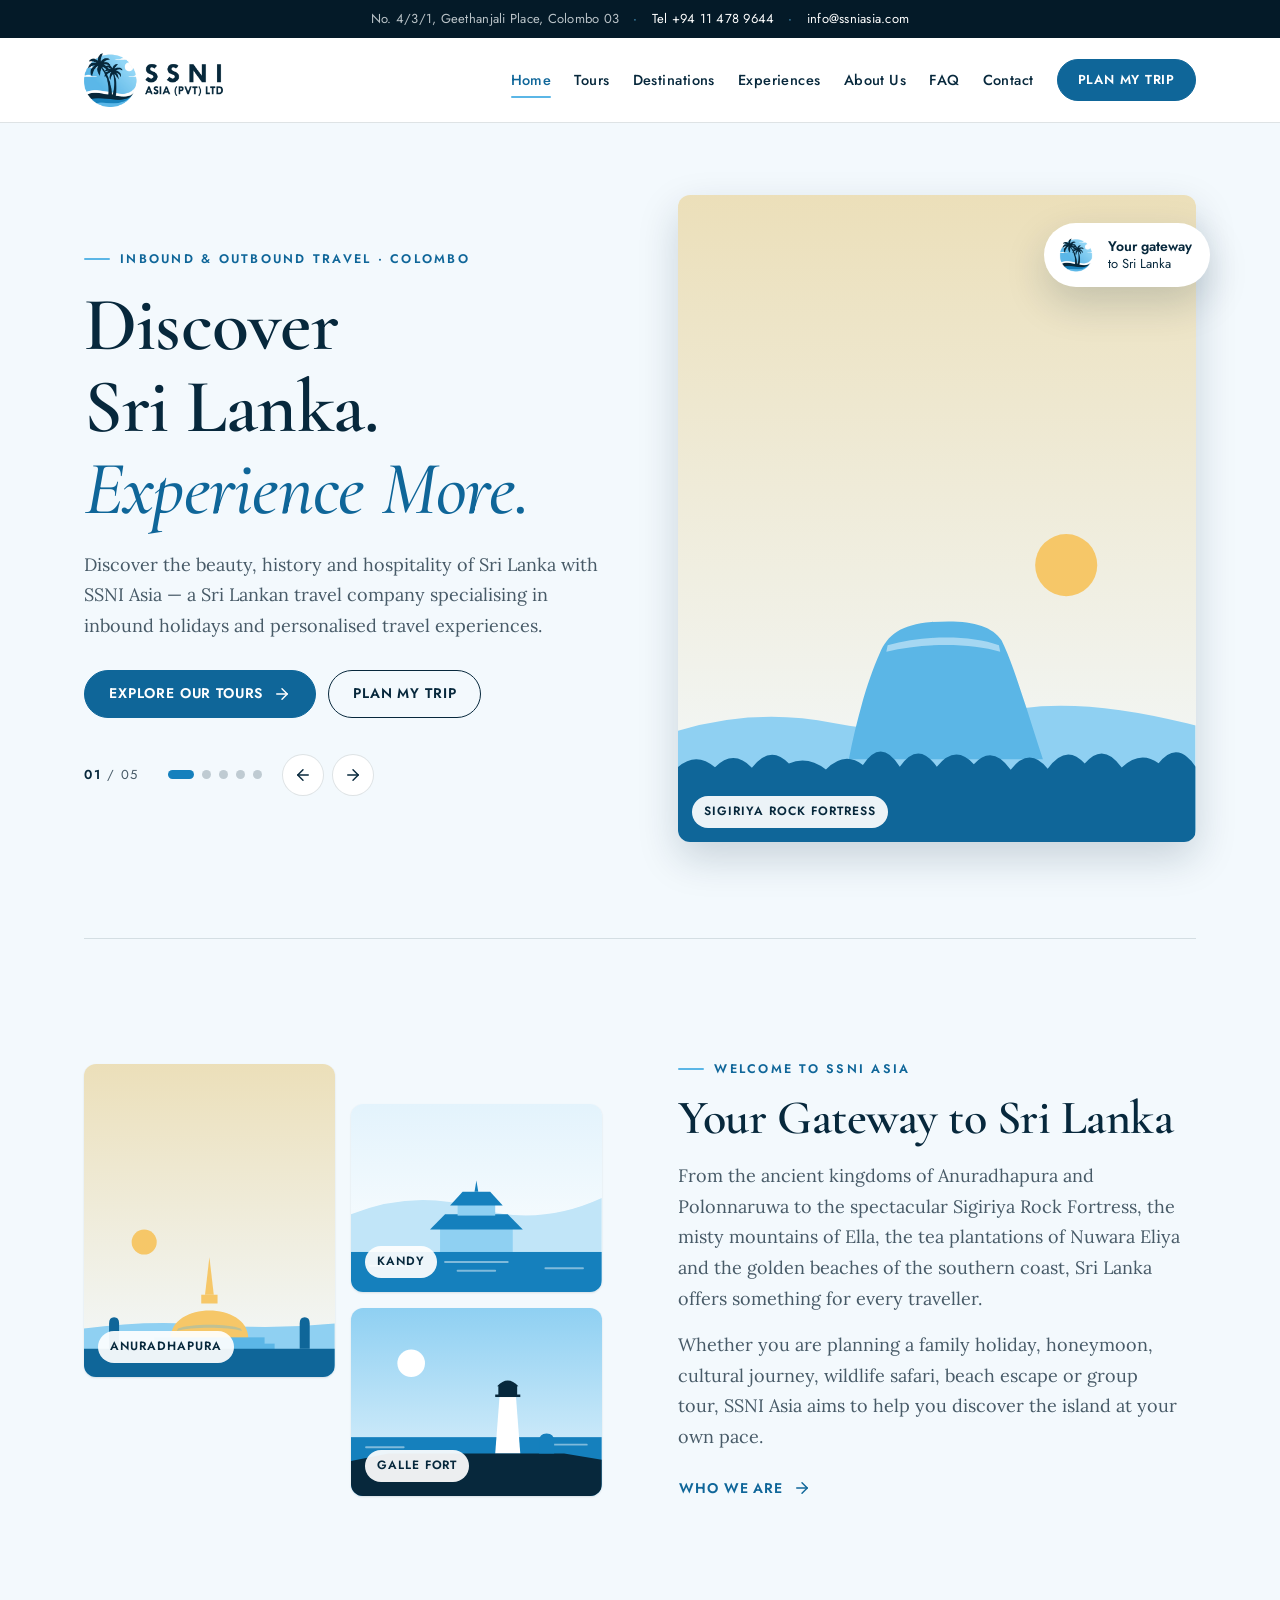
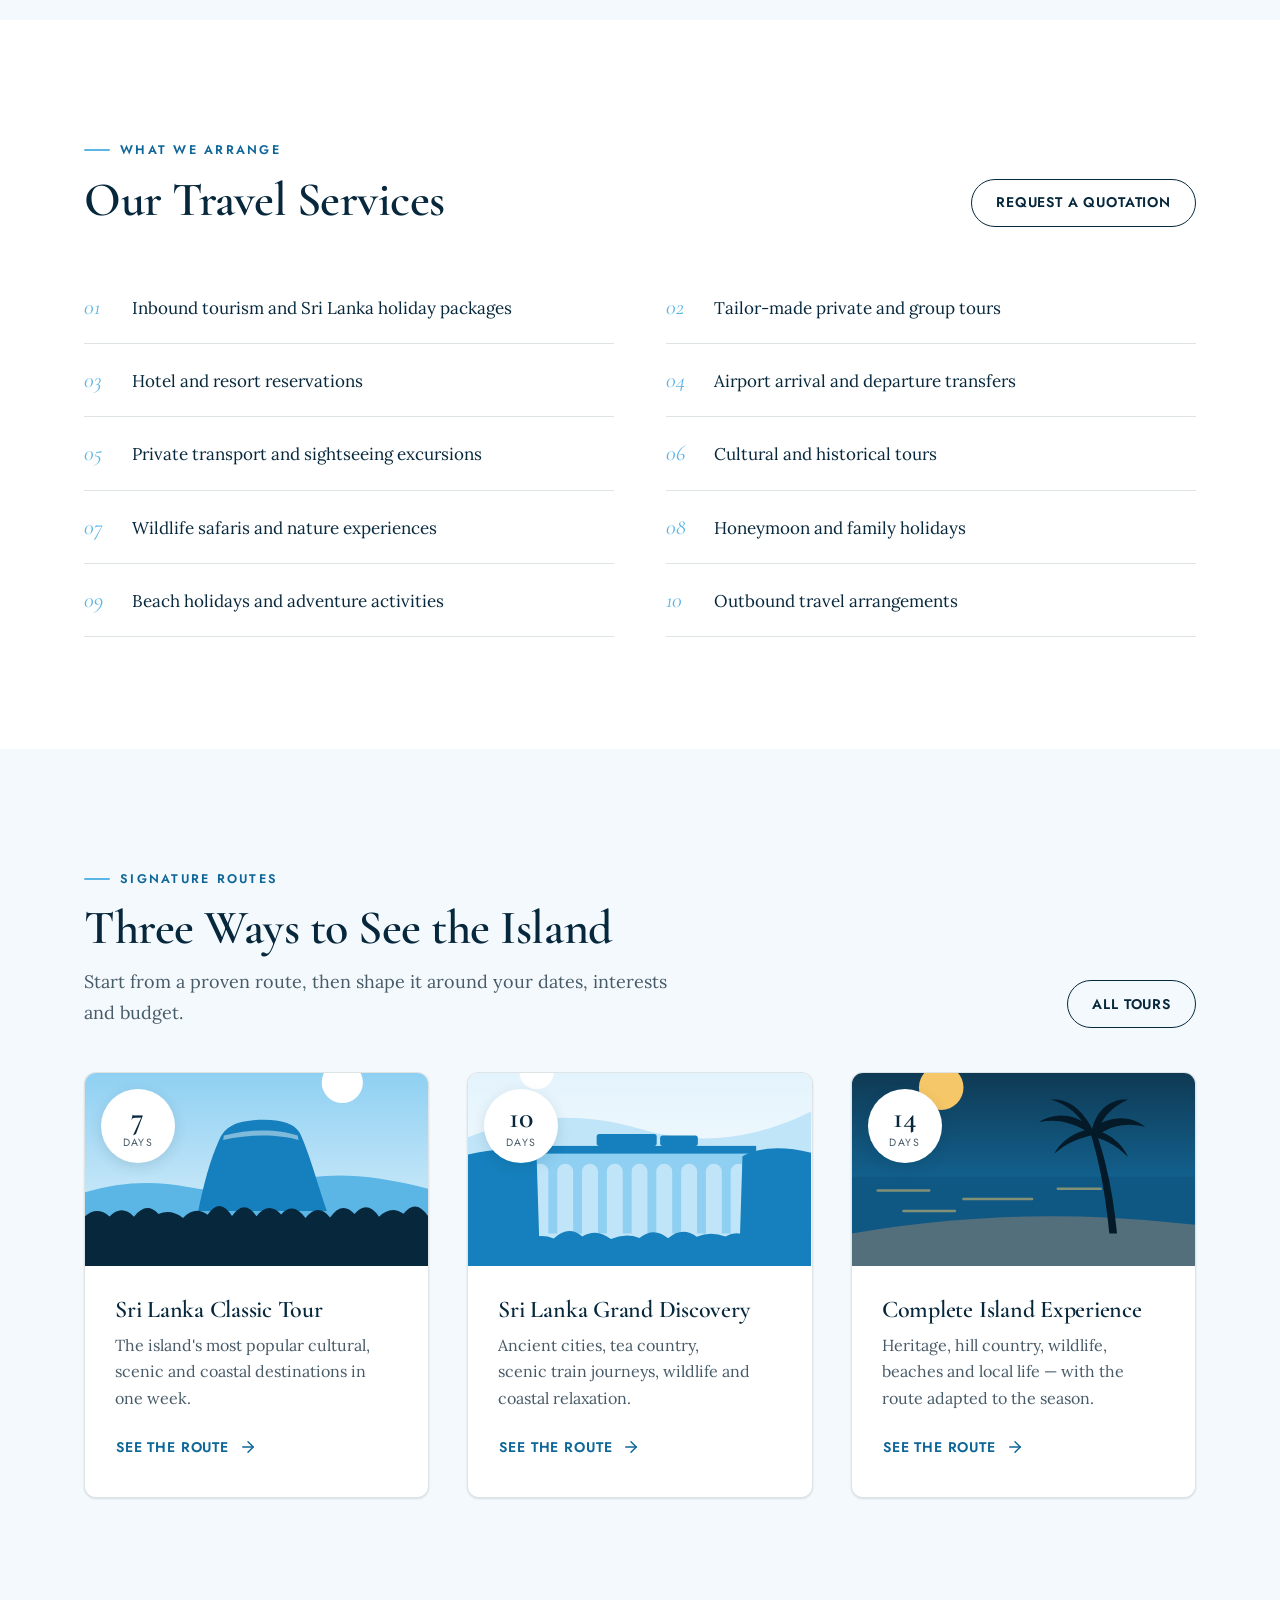
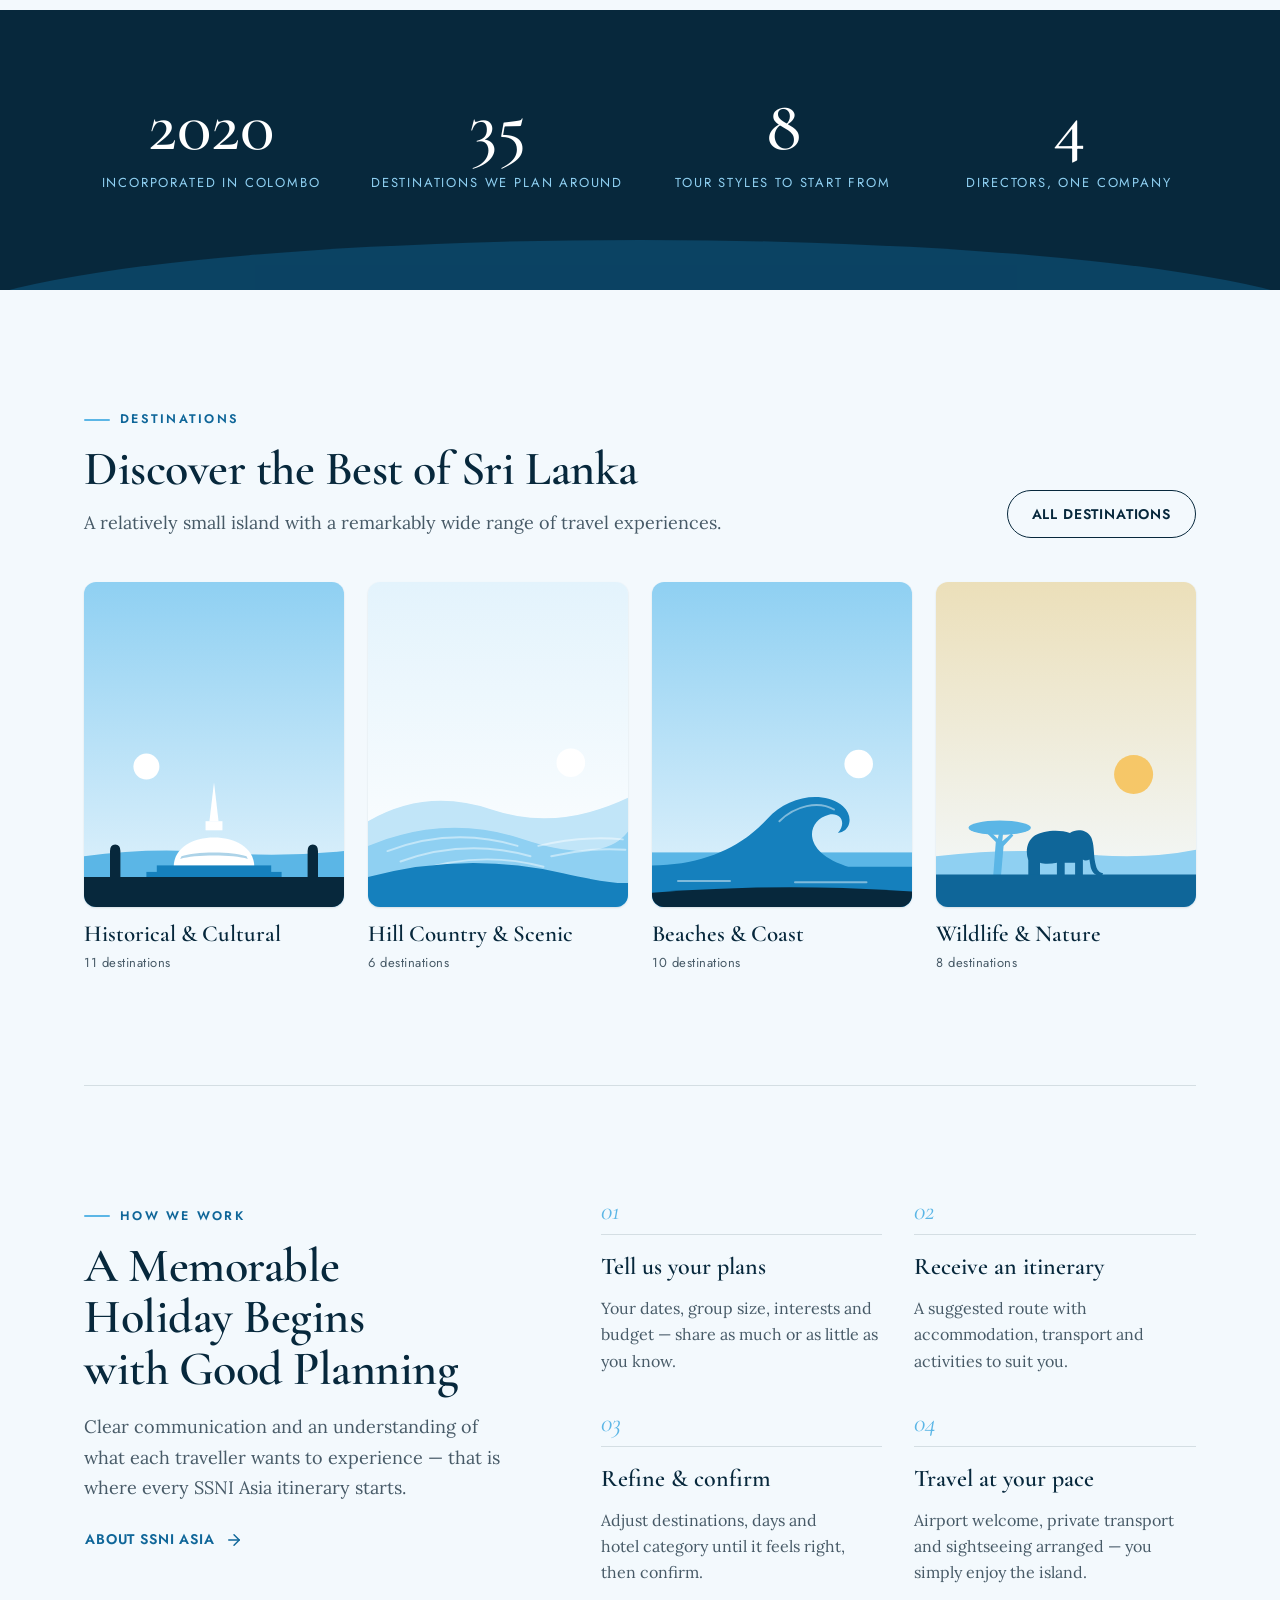
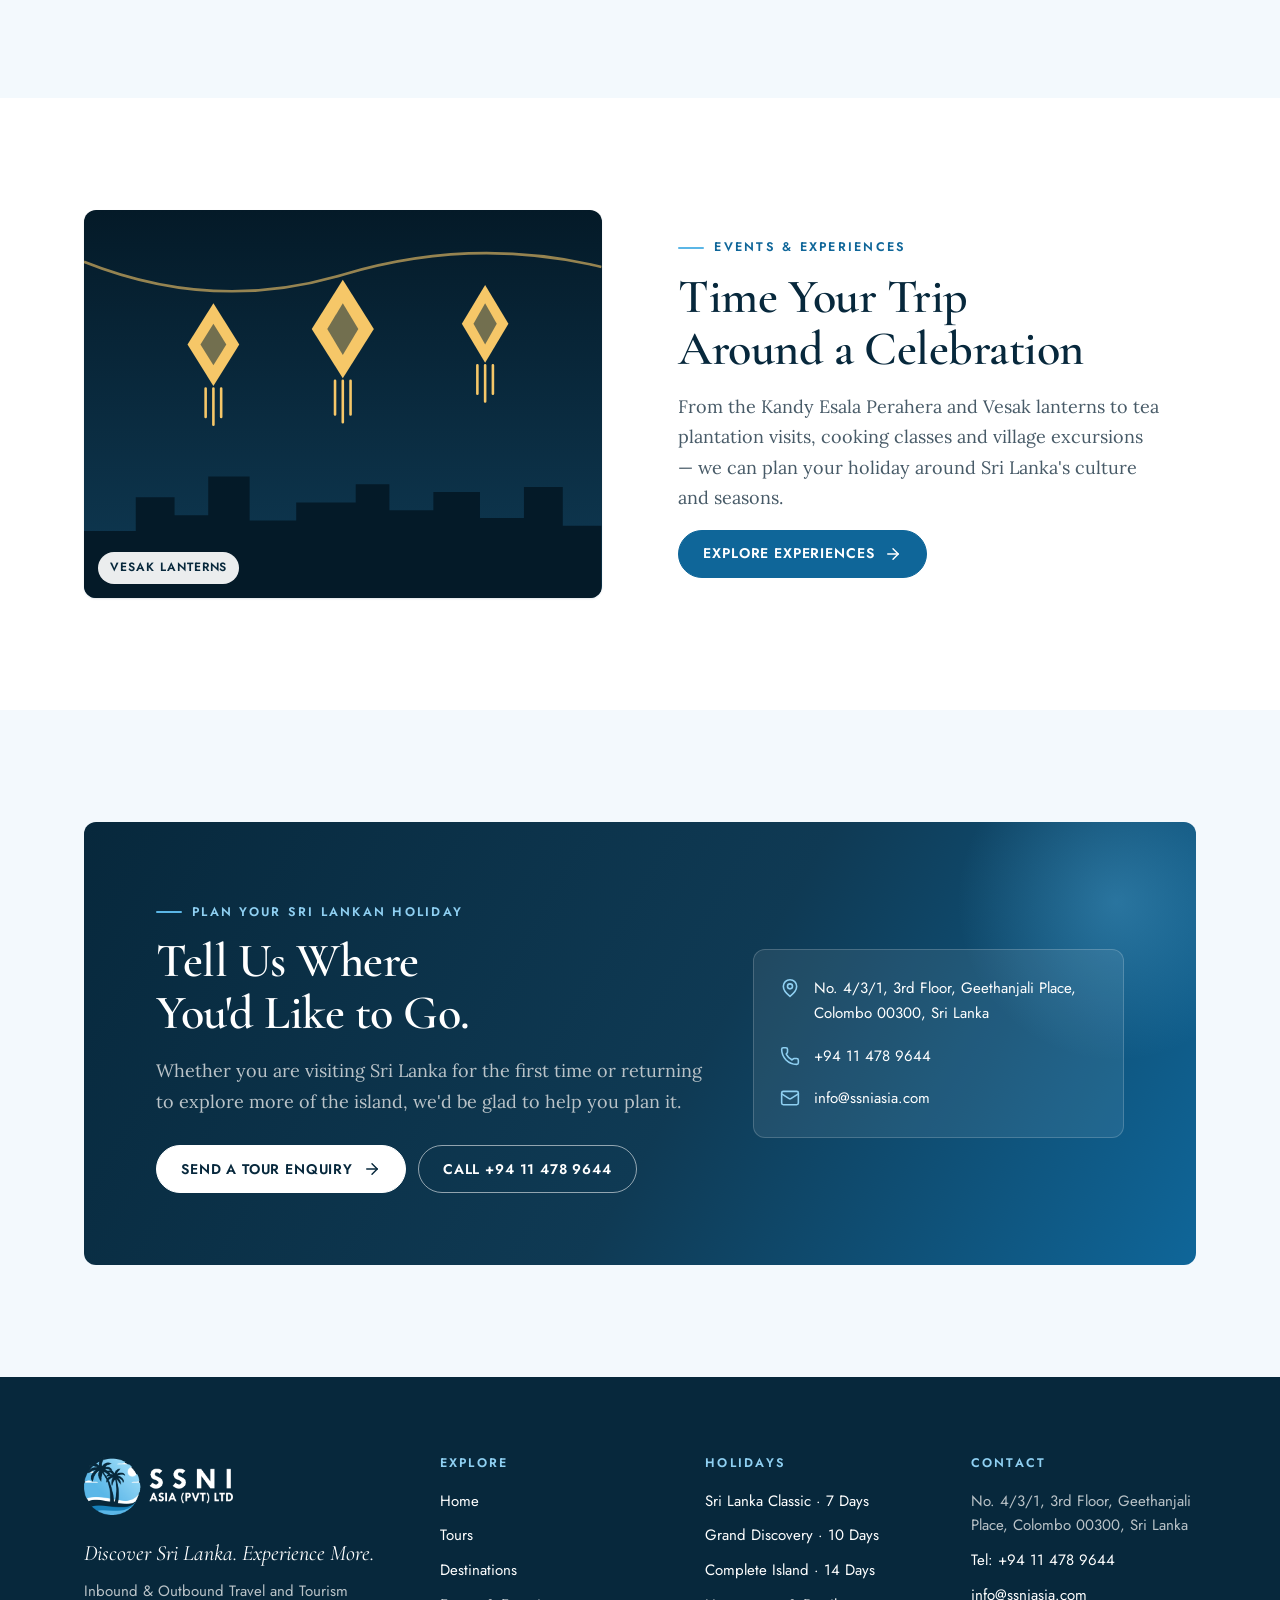
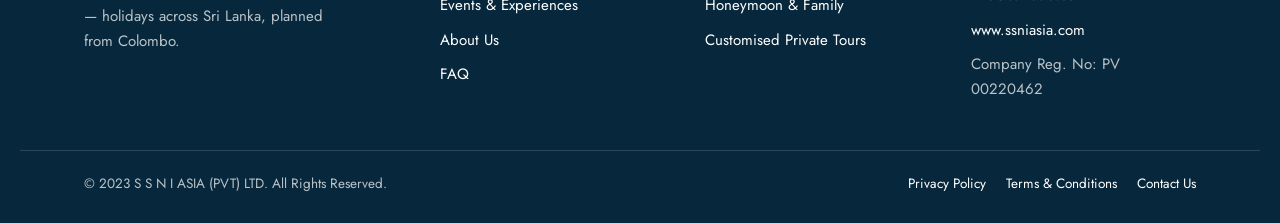
==== index.html @ af708f92 "first commit" ====
<!DOCTYPE html>
<html lang="en">
<head>
<meta charset="utf-8"/>
<meta name="viewport" content="width=device-width, initial-scale=1"/>
<title>SSNI Asia | Sri Lanka Tours & Holidays — Discover Sri Lanka. Experience More.</title>
<meta name="description" content="SSNI Asia (S S N I Asia (Pvt) Ltd) is a Colombo-based travel company planning tailor-made Sri Lanka holidays — cultural tours, wildlife safaris, hill country, beaches, honeymoons and family trips."/>
<meta name="keywords" content="SSNI Asia, S S N I Asia Pvt Ltd, Sri Lanka tours, Sri Lanka holiday packages, inbound tourism Sri Lanka, tailor-made Sri Lanka tour, Colombo travel agency, Sri Lanka travel company"/>
<meta name="robots" content="index, follow"/>
<meta name="author" content="S S N I ASIA (PVT) LTD"/>
<meta name="theme-color" content="#07283c"/>
<link rel="canonical" href="https://www.ssniasia.com/"/>
<meta property="og:title" content="SSNI Asia | Sri Lanka Tours & Holidays — Discover Sri Lanka. Experience More."/>
<meta property="og:description" content="SSNI Asia (S S N I Asia (Pvt) Ltd) is a Colombo-based travel company planning tailor-made Sri Lanka holidays — cultural tours, wildlife safaris, hill country, beaches, honeymoons and family trips."/>
<meta property="og:type" content="website"/>
<meta property="og:url" content="https://www.ssniasia.com/"/>
<meta property="og:site_name" content="SSNI Asia"/>
<meta property="og:locale" content="en_GB"/>
<meta property="og:image" content="https://www.ssniasia.com/assets/img/logo-stacked.png"/>
<meta name="twitter:card" content="summary"/>
<meta name="twitter:title" content="SSNI Asia | Sri Lanka Tours & Holidays — Discover Sri Lanka. Experience More."/>
<meta name="twitter:description" content="SSNI Asia (S S N I Asia (Pvt) Ltd) is a Colombo-based travel company planning tailor-made Sri Lanka holidays — cultural tours, wildlife safaris, hill country, beaches, honeymoons and family trips."/>
<link rel="icon" type="image/png" href="favicon.png"/>
<link rel="apple-touch-icon" href="apple-touch-icon.png"/>
<script>(function(){var d=document.documentElement;d.className+=" js";/* preloader only on a cold open or a refresh, never on internal navigation */var s=true;try{var n=performance.getEntriesByType&&performance.getEntriesByType("navigation")[0];var r=n?n.type==="reload":(performance.navigation&&performance.navigation.type===1);s=!!r||!sessionStorage.getItem("ssni-seen");sessionStorage.setItem("ssni-seen","1");}catch(e){s=true;}if(s)d.className+=" preload";})();</script>
<link rel="preconnect" href="https://fonts.googleapis.com"/>
<link rel="preconnect" href="https://fonts.gstatic.com" crossorigin/>
<link href="https://fonts.googleapis.com/css2?family=Cormorant+Garamond:ital,wght@0,500;0,600;1,500&amp;family=Jost:wght@400;500;600&amp;family=Lora:ital,wght@0,400;0,500;0,600;1,400&amp;display=swap" rel="stylesheet"/>
<link href="assets/site.css" rel="stylesheet"/>
<script src="assets/seo.js" defer></script>
<script src="assets/site.js" defer></script>
</head>
<body>
<svg xmlns="http://www.w3.org/2000/svg" style="position:absolute;width:0;height:0;overflow:hidden" aria-hidden="true" focusable="false">
<symbol id="scene-rock" viewBox="0 0 400 300"><circle cx="300" cy="86" r="24" fill="var(--s-sun)"/> <path fill="var(--s-far)" d="M0 214 Q60 196 120 208 T240 202 T400 210 V300 H0Z"/> <path fill="var(--s-mid)" d="M132 236 C138 206 146 176 156 154 C162 140 172 132 196 130 C224 128 242 132 250 144 C260 164 270 200 282 236Z"/> <path fill="var(--s-line)" d="M162 148 C190 140 226 140 248 148 L249 153 C226 146 190 146 161 153Z"/> <path fill="var(--s-near)" d="M0 242 Q14.3 229.8 28.6 242.3 Q42.9 227.9 57.1 242.6 Q71.4 224.2 85.7 239.4 Q100.0 233.0 114.3 244.0 Q128.6 229.5 142.9 240.4 Q157.1 218.9 171.4 241.8 Q185.7 221.2 200.0 241.9 Q214.3 224.0 228.6 239.9 Q242.9 224.1 257.1 244.2 Q271.4 225.7 285.7 243.4 Q300.0 223.5 314.3 239.4 Q328.6 222.3 342.9 242.5 Q357.1 228.9 371.4 239.2 Q385.7 220.7 400.0 241.8 V300 H0Z"/></symbol>
<symbol id="scene-stupa" viewBox="0 0 400 300"><circle cx="96" cy="84" r="20" fill="var(--s-sun)"/> <path fill="var(--s-far)" d="M0 222 Q100 208 200 216 T400 214 V300 H0Z"/> <path fill="var(--s-sun)" d="M138 238 C138 178 262 178 262 238Z"/> <rect x="187" y="168" width="26" height="14" fill="var(--s-sun)"/> <path fill="var(--s-sun)" d="M193 168 L200 108 L207 168Z"/> <path fill="var(--s-mid)" d="M150 222 C170 214 230 214 250 222 L252 226 C230 219 170 219 148 226Z" opacity=".35"/> <rect x="112" y="236" width="176" height="12" fill="var(--s-mid)"/> <rect x="96" y="246" width="208" height="10" fill="var(--s-mid)"/> <path fill="var(--s-near)" d="M0 254 H400 V300 H0Z"/> <path fill="var(--s-near)" d="M40 254 V214 Q40 204 48 204 Q56 204 56 214 V254Z M344 254 V214 Q344 204 352 204 Q360 204 360 214 V254Z"/></symbol>
<symbol id="scene-hills" viewBox="0 0 400 300"><circle cx="312" cy="78" r="22" fill="var(--s-sun)"/> <path fill="var(--s-far)" d="M0 168 Q90 116 190 150 T400 132 V300 H0Z"/> <path fill="var(--s-mid)" d="M0 206 Q120 156 240 196 T400 184 V300 H0Z"/> <g fill="none" stroke="var(--s-line)" stroke-width="3" stroke-linecap="round"> <path d="M30 214 Q130 176 230 206"/><path d="M50 230 Q150 194 250 222"/><path d="M70 246 Q170 212 270 238"/> <path d="M262 206 Q330 190 392 196"/><path d="M282 222 Q340 208 396 212"/></g> <path fill="var(--s-near)" d="M0 254 Q150 214 300 248 T400 240 V300 H0Z"/></symbol>
<symbol id="scene-bridge" viewBox="0 0 400 300"><circle cx="80" cy="74" r="20" fill="var(--s-sun)"/> <path fill="var(--s-far)" d="M0 150 Q100 110 200 140 T400 120 V300 H0Z"/> <path fill="var(--s-mid)" fill-rule="evenodd" d="M70 168 H330 V262 H70Z M75.2 262 V190 A9.2 9.2 0 0 1 93.7 190 V262Z M104.1 262 V190 A9.2 9.2 0 0 1 122.6 190 V262Z M133.0 262 V190 A9.2 9.2 0 0 1 151.5 190 V262Z M161.9 262 V190 A9.2 9.2 0 0 1 180.4 190 V262Z M190.8 262 V190 A9.2 9.2 0 0 1 209.2 190 V262Z M219.6 262 V190 A9.2 9.2 0 0 1 238.1 190 V262Z M248.5 262 V190 A9.2 9.2 0 0 1 267.0 190 V262Z M277.4 262 V190 A9.2 9.2 0 0 1 295.9 190 V262Z M306.3 262 V190 A9.2 9.2 0 0 1 324.8 190 V262Z"/> <rect x="64" y="160" width="272" height="9" fill="var(--s-near)"/> <rect x="150" y="146" width="70" height="14" rx="3" fill="var(--s-near)"/> <rect x="224" y="148" width="44" height="12" rx="3" fill="var(--s-near)"/> <path fill="var(--s-near)" d="M0 170 Q50 158 80 172 L84 300 H0Z M400 168 Q350 156 320 172 L316 300 H400Z"/> <path fill="var(--s-near)" d="M0 268 Q16.7 256.4 33.3 267.2 Q50.0 259.9 66.7 270.2 Q83.3 261.3 100.0 268.0 Q116.7 251.7 133.3 265.5 Q150.0 255.4 166.7 268.7 Q183.3 261.0 200.0 267.3 Q216.7 253.8 233.3 267.7 Q250.0 253.6 266.7 265.9 Q283.3 258.8 300.0 265.7 Q316.7 255.9 333.3 270.5 Q350.0 255.0 366.7 269.6 Q383.3 257.3 400.0 269.5 V300 H0Z"/></symbol>
<symbol id="scene-coast" viewBox="0 0 400 300"><circle cx="104" cy="92" r="26" fill="var(--s-sun)"/> <rect x="0" y="196" width="400" height="104" fill="var(--s-sea)"/> <g fill="none" stroke="var(--s-line)" stroke-width="3" stroke-linecap="round"> <path d="M30 212 H90"/><path d="M130 222 H210"/><path d="M60 236 H120"/><path d="M240 210 H290"/></g> <path fill="var(--s-sand)" d="M0 262 Q200 228 400 252 V300 H0Z"/> <path fill="var(--s-near)" d="M300 262 C296 222 290 182 277 142 L283 140 C298 180 305 222 309 262Z"/><path fill="var(--s-near)" d="M280 140 C262 122 236 120 218 132 C240 128 258 132 280 147ZM280 140 C268 116 250 104 232 106 C252 112 266 124 278 147ZM280 140 C286 116 304 104 322 106 C304 114 292 126 284 147ZM280 140 C300 124 326 124 342 138 C320 132 302 136 284 149ZM280 141 C266 141 246 151 236 169 C252 155 266 151 282 147ZM280 141 C296 143 314 155 322 173 C308 159 296 153 280 149Z"/></symbol>
<symbol id="scene-wildlife" viewBox="0 0 400 300"><circle cx="304" cy="96" r="30" fill="var(--s-sun)"/> <path fill="var(--s-far)" d="M0 222 Q120 208 220 218 T400 212 V300 H0Z"/> <path fill="var(--s-mid)" d="M88 252 L92 200 L78 186 L82 183 L95 195 L99 178 L104 178 L102 199 L116 187 L119 190 L104 206 L100 252Z"/> <ellipse cx="98" cy="178" rx="48" ry="11" fill="var(--s-mid)"/> <path fill="var(--s-near)" d="M142 252 V228 C137 214 140 198 152 190 C165 182 190 180 206 186 C218 178 236 182 240 196 C244 208 242 222 246 236 C248 244 252 248 257 248 L255 253 C246 253 240 247 238 239 L236 227 C232 229 228 229 226 227 L226 252 H214 V232 H198 V252 H186 V232 C176 234 166 234 160 232 V252 H148Z"/> <path fill="var(--s-near)" d="M0 250 H400 V300 H0Z"/></symbol>
<symbol id="scene-fort" viewBox="0 0 400 300"><circle cx="96" cy="88" r="22" fill="var(--s-sun)"/> <rect x="0" y="206" width="400" height="94" fill="var(--s-sea)"/> <g fill="none" stroke="var(--s-line)" stroke-width="3" stroke-linecap="round"><path d="M24 222 H84"/><path d="M110 236 H170"/><path d="M320 218 H376"/></g> <path fill="var(--s-sun)" d="M230 232 L237 140 L263 140 L270 232Z"/> <rect x="235" y="124" width="30" height="16" fill="var(--s-near)"/> <path fill="var(--s-near)" d="M233 125 Q250 106 267 125Z"/> <rect x="230" y="138" width="40" height="4" fill="var(--s-near)"/> <path fill="var(--s-near)" d="M0 244 L60 232 L340 232 L400 242 V300 H0Z"/> <path fill="var(--s-mid)" d="M300 232 V212 Q300 200 312 200 Q324 200 324 212 V232Z"/></symbol>
<symbol id="scene-forest" viewBox="0 0 400 300"><path fill="var(--s-far)" d="M0 176 Q22.2 157.8 44.4 177.1 Q66.7 146.8 88.9 175.9 Q111.1 156.6 133.3 177.8 Q155.6 142.8 177.8 176.1 Q200.0 149.9 222.2 174.4 Q244.4 161.6 266.7 175.2 Q288.9 148.0 311.1 173.4 Q333.3 143.1 355.6 174.4 Q377.8 156.3 400.0 173.3 V300 H0Z"/> <rect x="0" y="186" width="400" height="10" fill="var(--s-line)"/> <path fill="var(--s-mid)" d="M0 216 Q25.0 182.7 50.0 217.5 Q75.0 178.0 100.0 218.7 Q125.0 179.5 150.0 218.5 Q175.0 198.7 200.0 215.8 Q225.0 174.0 250.0 216.9 Q275.0 175.2 300.0 213.7 Q325.0 186.8 350.0 214.5 Q375.0 184.8 400.0 216.4 V300 H0Z"/> <rect x="0" y="226" width="400" height="8" fill="var(--s-line)"/> <path fill="var(--s-near)" d="M0 254 Q28.6 225.3 57.1 254.4 Q85.7 212.5 114.3 253.8 Q142.9 223.8 171.4 254.5 Q200.0 232.5 228.6 254.1 Q257.1 220.5 285.7 255.8 Q314.3 235.0 342.9 252.8 Q371.4 235.1 400.0 255.9 V300 H0Z"/></symbol>
<symbol id="scene-temple" viewBox="0 0 400 300"><path fill="var(--s-far)" d="M0 176 Q100 136 200 166 T400 150 V300 H0Z"/> <rect x="142" y="196" width="116" height="42" fill="var(--s-mid)"/> <path fill="var(--s-near)" d="M126 200 L150 176 L250 176 L274 200Z"/> <rect x="170" y="158" width="60" height="20" fill="var(--s-mid)"/> <path fill="var(--s-near)" d="M158 162 L178 140 L222 140 L242 162Z"/> <path fill="var(--s-near)" d="M197 140 L200 122 L203 140Z"/> <rect x="0" y="236" width="400" height="64" fill="var(--s-sea)"/> <g fill="none" stroke="var(--s-line)" stroke-width="3" stroke-linecap="round"><path d="M150 252 H250"/><path d="M170 266 H230"/><path d="M30 258 H90"/><path d="M310 262 H370"/></g></symbol>
<symbol id="scene-surf" viewBox="0 0 400 300"><circle cx="318" cy="80" r="22" fill="var(--s-sun)"/> <rect x="0" y="216" width="400" height="84" fill="var(--s-far)"/> <path fill="var(--s-mid)" d="M0 236 C80 236 140 206 178 164 C206 132 258 120 290 142 C312 158 306 184 286 186 C300 170 290 154 272 158 C238 166 228 216 302 238 L400 238 V300 H0Z"/> <g fill="none" stroke="var(--s-line)" stroke-width="3" stroke-linecap="round"><path d="M196 168 C220 144 256 136 280 150"/><path d="M40 260 H120"/><path d="M220 262 H330"/></g> <path fill="var(--s-near)" d="M0 278 Q200 262 400 276 V300 H0Z"/></symbol>
<symbol id="scene-lantern" viewBox="0 0 400 300"><g fill="none" stroke="var(--s-line)" stroke-width="2"><path d="M0 40 Q100 80 200 50 T400 44"/></g> <g fill="var(--s-sun)"> <path d="M100 72 L120 104 L100 136 L80 104Z"/><path d="M200 54 L224 92 L200 130 L176 92Z"/><path d="M310 58 L328 88 L310 118 L292 88Z"/></g> <g fill="var(--s-mid)" opacity=".55"><path d="M100 88 L110 104 L100 120 L90 104Z"/><path d="M200 72 L212 92 L200 112 L188 92Z"/><path d="M310 72 L319 88 L310 104 L301 88Z"/></g> <g stroke="var(--s-sun)" stroke-width="2" stroke-linecap="round"><path d="M94 138 V160 M100 138 V166 M106 138 V160 M194 132 V158 M200 132 V164 M206 132 V158 M304 120 V142 M310 120 V148 M316 120 V142"/></g> <path fill="var(--s-near)" d="M0 248 H40 V222 H70 V236 H96 V206 H128 V240 H164 V226 H210 V212 H236 V232 H270 V218 H306 V238 H340 V214 H370 V244 H400 V300 H0Z"/></symbol>
<symbol id="scene-peak" viewBox="0 0 400 300"><circle cx="96" cy="90" r="20" fill="var(--s-sun)"/> <path fill="var(--s-far)" d="M0 212 Q80 172 150 196 L400 186 V300 H0Z"/> <path fill="var(--s-mid)" d="M86 262 L194 96 C198 90 204 90 208 96 L320 262Z"/> <rect x="194" y="86" width="14" height="10" fill="var(--s-near)"/> <path fill="none" stroke="var(--s-sun)" stroke-width="2.5" stroke-dasharray="2 6" stroke-linecap="round" d="M150 250 L230 220 L170 190 L222 160 L190 130 L201 98"/> <path fill="var(--s-near)" d="M0 262 Q16.7 249.2 33.3 262.8 Q50.0 246.6 66.7 260.7 Q83.3 248.4 100.0 264.3 Q116.7 245.6 133.3 260.1 Q150.0 248.4 166.7 262.7 Q183.3 250.0 200.0 264.8 Q216.7 249.7 233.3 261.7 Q250.0 245.2 266.7 262.8 Q283.3 252.1 300.0 260.9 Q316.7 250.0 333.3 259.3 Q350.0 248.8 366.7 263.4 Q383.3 250.8 400.0 264.1 V300 H0Z"/></symbol>
<symbol id="scene-village" viewBox="0 0 400 300"><circle cx="100" cy="86" r="22" fill="var(--s-sun)"/> <path fill="var(--s-far)" d="M0 220 Q120 204 240 214 T400 206 V300 H0Z"/> <rect x="104" y="218" width="64" height="34" fill="var(--s-mid)"/> <path fill="var(--s-near)" d="M94 222 L136 190 L178 222Z"/> <rect x="128" y="232" width="14" height="20" fill="var(--s-near)"/> <rect x="186" y="226" width="48" height="26" fill="var(--s-mid)"/> <path fill="var(--s-near)" d="M178 230 L210 204 L242 230Z"/> <g transform="translate(14 -10)"><path fill="var(--s-near)" d="M300 262 C296 222 290 182 277 142 L283 140 C298 180 305 222 309 262Z"/><path fill="var(--s-near)" d="M280 140 C262 122 236 120 218 132 C240 128 258 132 280 147ZM280 140 C268 116 250 104 232 106 C252 112 266 124 278 147ZM280 140 C286 116 304 104 322 106 C304 114 292 126 284 147ZM280 140 C300 124 326 124 342 138 C320 132 302 136 284 149ZM280 141 C266 141 246 151 236 169 C252 155 266 151 282 147ZM280 141 C296 143 314 155 322 173 C308 159 296 153 280 149Z"/></g> <path fill="var(--s-near)" d="M0 252 H400 V300 H0Z"/></symbol>
<symbol id="scene-wetland" viewBox="0 0 400 300"><circle cx="300" cy="92" r="24" fill="var(--s-sun)"/> <path fill="var(--s-far)" d="M0 206 Q100 196 200 202 T400 198 V300 H0Z"/> <rect x="0" y="222" width="400" height="78" fill="var(--s-sea)"/> <g fill="none" stroke="var(--s-line)" stroke-width="3" stroke-linecap="round"><path d="M60 240 H150"/><path d="M220 252 H330"/><path d="M110 270 H190"/></g> <g fill="none" stroke="var(--s-near)" stroke-width="3" stroke-linecap="round"><path d="M90 110 q8 -8 16 0 q8 -8 16 0"/><path d="M140 86 q6 -6 12 0 q6 -6 12 0"/><path d="M190 120 q7 -7 14 0 q7 -7 14 0"/></g> <g stroke="var(--s-near)" stroke-width="3" stroke-linecap="round"><path d="M20 300 V238 M30 300 V226 M40 300 V244 M360 300 V232 M370 300 V220 M380 300 V240"/></g> <path fill="var(--s-near)" d="M244 222 V196 M244 196 C244 184 256 182 258 192 L268 194 L258 198 C256 212 250 216 244 222Z M240 222 L236 246 M248 222 L250 246" stroke="var(--s-near)" stroke-width="2.5"/></symbol>
<symbol id="i-arrow-right" viewBox="0 0 24 24" fill="none" stroke="currentColor" stroke-width="1.9" stroke-linecap="round" stroke-linejoin="round"><path d="M5 12h14"/><path d="m12 5 7 7-7 7"/></symbol>
<symbol id="i-arrow-left" viewBox="0 0 24 24" fill="none" stroke="currentColor" stroke-width="1.9" stroke-linecap="round" stroke-linejoin="round"><path d="M19 12H5"/><path d="m12 19-7-7 7-7"/></symbol>
<symbol id="i-phone" viewBox="0 0 24 24" fill="none" stroke="currentColor" stroke-width="1.9" stroke-linecap="round" stroke-linejoin="round"><path d="M13.832 16.568a1 1 0 0 0 1.213-.303l.355-.465A2 2 0 0 1 17 15h3a2 2 0 0 1 2 2v3a2 2 0 0 1-2 2A18 18 0 0 1 2 4a2 2 0 0 1 2-2h3a2 2 0 0 1 2 2v3a2 2 0 0 1-.598 1.5l-.466.355a1 1 0 0 0-.302 1.214 14.9 14.9 0 0 0 6.196 6.196z"/></symbol>
<symbol id="i-mail" viewBox="0 0 24 24" fill="none" stroke="currentColor" stroke-width="1.9" stroke-linecap="round" stroke-linejoin="round"><rect width="20" height="16" x="2" y="4" rx="2"/><path d="m22 7-8.97 5.7a1.94 1.94 0 0 1-2.06 0L2 7"/></symbol>
<symbol id="i-pin" viewBox="0 0 24 24" fill="none" stroke="currentColor" stroke-width="1.9" stroke-linecap="round" stroke-linejoin="round"><path d="M20 10c0 6-8 12-8 12s-8-6-8-12a8 8 0 0 1 16 0"/><circle cx="12" cy="10" r="3"/></symbol>
<symbol id="i-globe" viewBox="0 0 24 24" fill="none" stroke="currentColor" stroke-width="1.9" stroke-linecap="round" stroke-linejoin="round"><circle cx="12" cy="12" r="10"/><path d="M2 12h20"/><path d="M12 2a15.3 15.3 0 0 1 4 10 15.3 15.3 0 0 1-4 10 15.3 15.3 0 0 1-4-10 15.3 15.3 0 0 1 4-10z"/></symbol>
<symbol id="i-building" viewBox="0 0 24 24" fill="none" stroke="currentColor" stroke-width="1.9" stroke-linecap="round" stroke-linejoin="round"><rect width="16" height="20" x="4" y="2" rx="2"/><path d="M9 22v-4h6v4"/><path d="M8 6h.01M16 6h.01M12 6h.01M12 10h.01M12 14h.01M16 10h.01M16 14h.01M8 10h.01M8 14h.01"/></symbol>
<symbol id="i-id" viewBox="0 0 24 24" fill="none" stroke="currentColor" stroke-width="1.9" stroke-linecap="round" stroke-linejoin="round"><rect width="20" height="14" x="2" y="5" rx="2"/><circle cx="8" cy="12" r="2.5"/><path d="M14 10h4M14 14h4"/></symbol>
<symbol id="i-plus" viewBox="0 0 24 24" fill="none" stroke="currentColor" stroke-width="1.9" stroke-linecap="round" stroke-linejoin="round"><path d="M12 5v14"/><path d="M5 12h14"/></symbol>
<symbol id="i-check" viewBox="0 0 24 24" fill="none" stroke="currentColor" stroke-width="1.9" stroke-linecap="round" stroke-linejoin="round"><path d="M20 6 9 17l-5-5"/></symbol>
<symbol id="i-info" viewBox="0 0 24 24" fill="none" stroke="currentColor" stroke-width="1.9" stroke-linecap="round" stroke-linejoin="round"><circle cx="12" cy="12" r="10"/><path d="M12 16v-4"/><path d="M12 8h.01"/></symbol>
<symbol id="i-compass" viewBox="0 0 24 24" fill="none" stroke="currentColor" stroke-width="1.9" stroke-linecap="round" stroke-linejoin="round"><circle cx="12" cy="12" r="10"/><path d="m16.24 7.76-2.12 6.36-6.36 2.12 2.12-6.36 6.36-2.12z"/></symbol>
<symbol id="i-menu" viewBox="0 0 24 24" fill="none" stroke="currentColor" stroke-width="1.9" stroke-linecap="round" stroke-linejoin="round"><path d="M3 6h18"/><path d="M3 12h18"/><path d="M3 18h18"/></symbol>
</svg>
<div class="preloader" id="preloader" aria-hidden="true">
  <div class="preloader__mark">
    <img class="preloader__logo" src="favicon.png" alt="" width="512" height="512"/>
    <div class="preloader__bar"></div>
  </div>
</div>
<a class="sr-only skip-link" href="#main">Skip to content</a>

<div class="topbar">
  <div class="wrap topbar__inner">
    <span class="topbar__addr">No. 4/3/1, Geethanjali Place, Colombo 03</span>
    <span class="topbar__sep" aria-hidden="true">·</span>
    <a href="tel:+94114789644">Tel +94 11 478 9644</a>
    <span class="topbar__sep" aria-hidden="true">·</span>
    <a href="mailto:info@ssniasia.com">info@ssniasia.com</a>
  </div>
</div>

<header class="site-nav">
  <div class="wrap site-nav__inner">
    <a class="brand" href="./" aria-label="SSNI Asia — home">
      <img class="brand__img" src="logo.png" alt="S S N I ASIA (PVT) LTD" width="927" height="360"/>
    </a>
    <button class="nav-toggle" type="button" aria-label="Open menu" aria-expanded="false" aria-controls="site-menu"><svg aria-hidden="true" focusable="false"><use href="#i-menu"/></svg></button>
    <nav class="nav-links" id="site-menu" aria-label="Main">
      <a href="./" aria-current="page">Home</a>
      <a href="tours.html">Tours</a>
      <a href="destinations.html">Destinations</a>
      <a href="experiences.html">Experiences</a>
      <a href="about.html">About Us</a>
      <a href="faq.html">FAQ</a>
      <a href="contact.html">Contact</a>
      <a class="btn btn-primary" href="contact.html#enquiry">Plan My Trip</a>
    </nav>
  </div>
</header>
<main id="main">
<!-- Hero -->
<section class="hero wrap" data-carousel>
  <div class="split">
    <div class="hero__intro">
      <span class="kicker">Inbound &amp; Outbound Travel · Colombo</span>
      <h1>Discover Sri Lanka. <em class="hero__em">Experience More.</em></h1>
      <p class="lead">Discover the beauty, history and hospitality of Sri Lanka with SSNI Asia — a Sri Lankan travel company specialising in inbound holidays and personalised travel experiences.</p>
      <div class="cta-row">
        <a href="tours.html" class="btn btn-primary">Explore Our Tours <svg aria-hidden="true" focusable="false"><use href="#i-arrow-right"/></svg></a>
        <a href="contact.html#enquiry" class="btn btn-secondary">Plan My Trip</a>
      </div>
      <div class="hero__controls">
        <span class="hero__count"><span data-carousel-current>01</span> / 05</span>
        <div class="hero__dots">
          <button class="hero__dot is-active" type="button" aria-label="Show Sigiriya"></button>
          <button class="hero__dot" type="button" aria-label="Show Ella"></button>
          <button class="hero__dot" type="button" aria-label="Show Nuwara Eliya"></button>
          <button class="hero__dot" type="button" aria-label="Show the southern coast"></button>
          <button class="hero__dot" type="button" aria-label="Show Yala"></button>
        </div>
        <div class="hero__arrows">
          <button class="hero__arrow" type="button" data-carousel-prev aria-label="Previous"><svg aria-hidden="true" focusable="false"><use href="#i-arrow-left"/></svg></button>
          <button class="hero__arrow" type="button" data-carousel-next aria-label="Next"><svg aria-hidden="true" focusable="false"><use href="#i-arrow-right"/></svg></button>
        </div>
      </div>
    </div>
    <div class="hero__carousel">
      <div class="hero__slides">
        <figure class="plate scene--dawn ar-4-5 is-active"><svg viewBox="0 0 400 300" preserveAspectRatio="xMidYMax meet" role="img" aria-label="Illustration: Sigiriya Rock Fortress"><use href="#scene-rock"/></svg><figcaption class="plate__tag">Sigiriya Rock Fortress</figcaption></figure>
        <figure class="plate scene--mist ar-4-5"><svg viewBox="0 0 400 300" preserveAspectRatio="xMidYMax meet" role="img" aria-label="Illustration: Ella · Nine Arch Bridge"><use href="#scene-bridge"/></svg><figcaption class="plate__tag">Ella · Nine Arch Bridge</figcaption></figure>
        <figure class="plate scene--day ar-4-5"><svg viewBox="0 0 400 300" preserveAspectRatio="xMidYMax meet" role="img" aria-label="Illustration: Nuwara Eliya · Tea Country"><use href="#scene-hills"/></svg><figcaption class="plate__tag">Nuwara Eliya · Tea Country</figcaption></figure>
        <figure class="plate scene--day ar-4-5"><svg viewBox="0 0 400 300" preserveAspectRatio="xMidYMax meet" role="img" aria-label="Illustration: The Southern Coast"><use href="#scene-coast"/></svg><figcaption class="plate__tag">The Southern Coast</figcaption></figure>
        <figure class="plate scene--dusk ar-4-5"><svg viewBox="0 0 400 300" preserveAspectRatio="xMidYMax meet" role="img" aria-label="Illustration: Yala National Park"><use href="#scene-wildlife"/></svg><figcaption class="plate__tag">Yala National Park</figcaption></figure>
      </div>
      <div class="hero__badge"><img src="favicon.png" alt="" width="40" height="40"/><span><strong>Your gateway</strong>to Sri Lanka</span></div>
    </div>
  </div>
</section>

<hr class="rule rule--inset"/>

<!-- Welcome -->
<section class="section wrap split split--reverse">
  <div>
    <span class="kicker">Welcome to SSNI Asia</span>
    <h2>Your Gateway to Sri Lanka</h2>
    <p class="lead">From the ancient kingdoms of Anuradhapura and Polonnaruwa to the spectacular Sigiriya Rock Fortress, the misty mountains of Ella, the tea plantations of Nuwara Eliya and the golden beaches of the southern coast, Sri Lanka offers something for every traveller.</p>
    <p class="lead">Whether you are planning a family holiday, honeymoon, cultural journey, wildlife safari, beach escape or group tour, SSNI Asia aims to help you discover the island at your own pace.</p>
    <a href="about.html" class="btn btn-ghost">Who we are <svg aria-hidden="true" focusable="false"><use href="#i-arrow-right"/></svg></a>
  </div>
  <div class="grid cols-2" style="gap:16px">
    <figure class="plate scene--dawn ar-4-5"><svg viewBox="0 0 400 300" preserveAspectRatio="xMidYMax meet" role="img" aria-label="Illustration: Anuradhapura"><use href="#scene-stupa"/></svg><figcaption class="plate__tag">Anuradhapura</figcaption></figure>
    <div style="display:grid;gap:16px;margin-top:40px">
      <figure class="plate scene--mist ar-4-3"><svg viewBox="0 0 400 300" preserveAspectRatio="xMidYMax slice" role="img" aria-label="Illustration: Kandy"><use href="#scene-temple"/></svg><figcaption class="plate__tag">Kandy</figcaption></figure>
      <figure class="plate scene--day ar-4-3"><svg viewBox="0 0 400 300" preserveAspectRatio="xMidYMax slice" role="img" aria-label="Illustration: Galle Fort"><use href="#scene-fort"/></svg><figcaption class="plate__tag">Galle Fort</figcaption></figure>
    </div>
  </div>
</section>

<!-- Services -->
<section class="section section--alt">
  <div class="wrap">
    <div class="section-head">
      <div>
        <span class="kicker">What we arrange</span>
        <h2>Our Travel Services</h2>
      </div>
      <a href="contact.html#enquiry" class="btn btn-secondary">Request a quotation</a>
    </div>
    <ul class="services">
      <li>Inbound tourism and Sri Lanka holiday packages</li>
      <li>Tailor-made private and group tours</li>
      <li>Hotel and resort reservations</li>
      <li>Airport arrival and departure transfers</li>
      <li>Private transport and sightseeing excursions</li>
      <li>Cultural and historical tours</li>
      <li>Wildlife safaris and nature experiences</li>
      <li>Honeymoon and family holidays</li>
      <li>Beach holidays and adventure activities</li>
      <li>Outbound travel arrangements</li>
    </ul>
  </div>
</section>

<!-- Signature routes -->
<section class="section wrap">
  <div class="section-head">
    <div>
      <span class="kicker">Signature routes</span>
      <h2>Three Ways to See the Island</h2>
      <p class="lead">Start from a proven route, then shape it around your dates, interests and budget.</p>
    </div>
    <a href="tours.html" class="btn btn-secondary">All tours</a>
  </div>
  <div class="grid cols-3 gap-lg">
    <article class="card route">
      <div class="route__head"><figure class="plate scene--day ar-16-9"><svg viewBox="0 0 400 300" preserveAspectRatio="xMidYMax slice" aria-hidden="true"><use href="#scene-rock"/></svg></figure><div class="route__days"><div><strong>7</strong><span>Days</span></div></div></div>
      <div class="route__body">
        <h3 class="card__title">Sri Lanka Classic Tour</h3>
        <p class="card__body">The island's most popular cultural, scenic and coastal destinations in one week.</p>
        <a href="tours.html#classic" class="btn btn-ghost">See the route <svg aria-hidden="true" focusable="false"><use href="#i-arrow-right"/></svg></a>
      </div>
    </article>
    <article class="card route">
      <div class="route__head"><figure class="plate scene--mist ar-16-9"><svg viewBox="0 0 400 300" preserveAspectRatio="xMidYMax slice" aria-hidden="true"><use href="#scene-bridge"/></svg></figure><div class="route__days"><div><strong>10</strong><span>Days</span></div></div></div>
      <div class="route__body">
        <h3 class="card__title">Sri Lanka Grand Discovery</h3>
        <p class="card__body">Ancient cities, tea country, scenic train journeys, wildlife and coastal relaxation.</p>
        <a href="tours.html#grand" class="btn btn-ghost">See the route <svg aria-hidden="true" focusable="false"><use href="#i-arrow-right"/></svg></a>
      </div>
    </article>
    <article class="card route">
      <div class="route__head"><figure class="plate scene--dusk ar-16-9"><svg viewBox="0 0 400 300" preserveAspectRatio="xMidYMax slice" aria-hidden="true"><use href="#scene-coast"/></svg></figure><div class="route__days"><div><strong>14</strong><span>Days</span></div></div></div>
      <div class="route__body">
        <h3 class="card__title">Complete Island Experience</h3>
        <p class="card__body">Heritage, hill country, wildlife, beaches and local life — with the route adapted to the season.</p>
        <a href="tours.html#complete" class="btn btn-ghost">See the route <svg aria-hidden="true" focusable="false"><use href="#i-arrow-right"/></svg></a>
      </div>
    </article>
  </div>
</section>

<!-- Stat band -->
<section class="stat-band" data-stats aria-label="SSNI Asia at a glance">
  <div class="wrap stat-band__inner">
    <div class="stat"><div class="stat__value" data-count="2020" data-count-plain>2020</div><div class="stat__label">Incorporated in Colombo</div></div>
    <div class="stat"><div class="stat__value" data-count="35">35</div><div class="stat__label">Destinations we plan around</div></div>
    <div class="stat"><div class="stat__value" data-count="8">8</div><div class="stat__label">Tour styles to start from</div></div>
    <div class="stat"><div class="stat__value" data-count="4">4</div><div class="stat__label">Directors, one company</div></div>
  </div>
</section>

<!-- Destinations by type -->
<section class="section wrap">
  <div class="section-head">
    <div>
      <span class="kicker">Destinations</span>
      <h2>Discover the Best of Sri Lanka</h2>
      <p class="lead">A relatively small island with a remarkably wide range of travel experiences.</p>
    </div>
    <a href="destinations.html" class="btn btn-secondary">All destinations</a>
  </div>
  <div class="grid cols-4">
    <a href="destinations.html?category=heritage" class="tile"><figure class="plate scene--day ar-4-5"><svg viewBox="0 0 400 300" preserveAspectRatio="xMidYMax meet" aria-hidden="true"><use href="#scene-stupa"/></svg></figure><div class="tile__title">Historical &amp; Cultural</div><div class="tile__meta">11 destinations</div></a>
    <a href="destinations.html?category=hills" class="tile"><figure class="plate scene--mist ar-4-5"><svg viewBox="0 0 400 300" preserveAspectRatio="xMidYMax meet" aria-hidden="true"><use href="#scene-hills"/></svg></figure><div class="tile__title">Hill Country &amp; Scenic</div><div class="tile__meta">6 destinations</div></a>
    <a href="destinations.html?category=beaches" class="tile"><figure class="plate scene--day ar-4-5"><svg viewBox="0 0 400 300" preserveAspectRatio="xMidYMax meet" aria-hidden="true"><use href="#scene-surf"/></svg></figure><div class="tile__title">Beaches &amp; Coast</div><div class="tile__meta">10 destinations</div></a>
    <a href="destinations.html?category=wildlife" class="tile"><figure class="plate scene--dawn ar-4-5"><svg viewBox="0 0 400 300" preserveAspectRatio="xMidYMax meet" aria-hidden="true"><use href="#scene-wildlife"/></svg></figure><div class="tile__title">Wildlife &amp; Nature</div><div class="tile__meta">8 destinations</div></a>
  </div>
</section>

<hr class="rule rule--inset"/>

<!-- How we plan -->
<section class="section wrap">
  <div class="advice">
    <div>
      <span class="kicker">How we work</span>
      <h2>A Memorable Holiday Begins with Good Planning</h2>
      <p class="lead">Clear communication and an understanding of what each traveller wants to experience — that is where every SSNI Asia itinerary starts.</p>
      <a href="about.html" class="btn btn-ghost">About SSNI Asia <svg aria-hidden="true" focusable="false"><use href="#i-arrow-right"/></svg></a>
    </div>
    <div class="advice__points">
      <div class="point"><div class="point__num">01</div><div class="point__title">Tell us your plans</div><p>Your dates, group size, interests and budget — share as much or as little as you know.</p></div>
      <div class="point"><div class="point__num">02</div><div class="point__title">Receive an itinerary</div><p>A suggested route with accommodation, transport and activities to suit you.</p></div>
      <div class="point"><div class="point__num">03</div><div class="point__title">Refine &amp; confirm</div><p>Adjust destinations, days and hotel category until it feels right, then confirm.</p></div>
      <div class="point"><div class="point__num">04</div><div class="point__title">Travel at your pace</div><p>Airport welcome, private transport and sightseeing arranged — you simply enjoy the island.</p></div>
    </div>
  </div>
</section>

<!-- Experiences teaser -->
<section class="section section--alt">
  <div class="wrap split">
    <figure class="plate scene--night ar-4-3"><svg viewBox="0 0 400 300" preserveAspectRatio="xMidYMax slice" role="img" aria-label="Illustration: Vesak lanterns"><use href="#scene-lantern"/></svg><figcaption class="plate__tag">Vesak lanterns</figcaption></figure>
    <div>
      <span class="kicker">Events &amp; Experiences</span>
      <h2>Time Your Trip Around a Celebration</h2>
      <p class="lead">From the Kandy Esala Perahera and Vesak lanterns to tea plantation visits, cooking classes and village excursions — we can plan your holiday around Sri Lanka's culture and seasons.</p>
      <a href="experiences.html" class="btn btn-primary">Explore experiences <svg aria-hidden="true" focusable="false"><use href="#i-arrow-right"/></svg></a>
    </div>
  </div>
</section>

<!-- Contact CTA -->
<section class="section wrap" id="plan">
  <div class="cta-band">
    <div>
      <span class="kicker">Plan your Sri Lankan holiday</span>
      <h2>Tell Us Where You'd Like to Go.</h2>
      <p class="lead" style="margin-bottom:0">Whether you are visiting Sri Lanka for the first time or returning to explore more of the island, we'd be glad to help you plan it.</p>
      <div class="cta-row">
        <a href="contact.html#enquiry" class="btn btn-light">Send a tour enquiry <svg aria-hidden="true" focusable="false"><use href="#i-arrow-right"/></svg></a>
        <a href="tel:+94114789644" class="btn btn-outline-light">Call +94 11 478 9644</a>
      </div>
    </div>
    <div class="info-card">
      <div><svg aria-hidden="true" focusable="false"><use href="#i-pin"/></svg><span>No. 4/3/1, 3rd Floor, Geethanjali Place, Colombo 00300, Sri Lanka</span></div>
      <div><svg aria-hidden="true" focusable="false"><use href="#i-phone"/></svg><span><a href="tel:+94114789644">+94 11 478 9644</a></span></div>
      <div><svg aria-hidden="true" focusable="false"><use href="#i-mail"/></svg><span><a href="mailto:info@ssniasia.com">info@ssniasia.com</a></span></div>
    </div>
  </div>
</section>
</main>

<footer class="site-footer">
  <div class="wrap site-footer__inner">
    <div class="footer-brand">
      <a class="brand" href="./" aria-label="SSNI Asia — home">
        <img class="brand__img" src="logo-reversed.png" alt="S S N I ASIA (PVT) LTD" width="927" height="360" loading="lazy"/>
      </a>
      <p class="footer-brand__tag">Discover Sri Lanka. Experience More.</p>
      <p>Inbound &amp; Outbound Travel and Tourism — holidays across Sri Lanka, planned from Colombo.</p>
    </div>
    <div class="footer-col">
      <h2>Explore</h2>
      <ul>
        <li><a href="./">Home</a></li>
        <li><a href="tours.html">Tours</a></li>
        <li><a href="destinations.html">Destinations</a></li>
        <li><a href="experiences.html">Events &amp; Experiences</a></li>
        <li><a href="about.html">About Us</a></li>
        <li><a href="faq.html">FAQ</a></li>
      </ul>
    </div>
    <div class="footer-col">
      <h2>Holidays</h2>
      <ul>
        <li><a href="tours.html#classic">Sri Lanka Classic · 7 Days</a></li>
        <li><a href="tours.html#grand">Grand Discovery · 10 Days</a></li>
        <li><a href="tours.html#complete">Complete Island · 14 Days</a></li>
        <li><a href="tours.html#styles">Honeymoon &amp; Family</a></li>
        <li><a href="tours.html#custom">Customised Private Tours</a></li>
      </ul>
    </div>
    <div class="footer-col">
      <h2>Contact</h2>
      <ul>
        <li>No. 4/3/1, 3rd Floor, Geethanjali Place, Colombo 00300, Sri Lanka</li>
        <li><a href="tel:+94114789644">Tel: +94 11 478 9644</a></li>
        <li><a href="mailto:info@ssniasia.com">info@ssniasia.com</a></li>
        <li><a href="https://www.ssniasia.com/">www.ssniasia.com</a></li>
        <li>Company Reg. No: PV 00220462</li>
      </ul>
    </div>
  </div>
  <div class="wrap footer-bottom">
    <span>© 2023 S S N I ASIA (PVT) LTD. All Rights Reserved.</span>
    <span class="footer-bottom__links"><a href="privacy.html">Privacy Policy</a><a href="terms.html">Terms &amp; Conditions</a><a href="contact.html">Contact Us</a></span>
  </div>
</footer>
<a class="fab" href="contact.html#enquiry" aria-label="Plan my trip — send a tour enquiry"><svg aria-hidden="true" focusable="false"><use href="#i-compass"/></svg><span>Plan My Trip</span></a>
</body>
</html>
---- assets/site.css ----
/* ==========================================================================
   SSNI Asia — "Island" design system
   Cormorant Garamond headings · Lora body · Jost UI (geometric, echoes the
   logo's wordmark). Plain CSS on plain HTML, single light theme.

   Token rules
   1. Brand tokens are sampled from logo.jpg — never hard-code a hex below
      the :root block; reach for a role token instead.
   2. Role tokens (--color-bg, --color-text, --color-brand…) are what
      components use. Retune a role and every component follows.
   3. Text-on-white uses only the -700/-900 shades (≥ 4.5:1). The pure logo
      blues (--color-ocean, --color-sky) are for marks, fills and large type.
   ========================================================================== */

:root {
  /* — brand palette, sampled from the logo — */
  --color-navy: #07283c;          /* wordmark + palm silhouettes            */
  --color-navy-900: #041a28;
  --color-navy-700: #0f3a54;
  --color-ocean: #1580bd;         /* the deep wave                           */
  --color-ocean-700: #0f6699;     /* text-safe ocean (6:1 on white)          */
  --color-sky: #5bb6e6;           /* the circle's sky                        */
  --color-sky-300: #8fd0f2;       /* the light upper sky                     */
  --color-sky-100: #e3f3fc;
  --color-sky-50: #f3f9fd;
  --color-white: #ffffff;         /* sun, clouds, the white wave             */
  /* two supporting warms — the beach and a low sun — used sparingly so the
     blues stay the brand */
  --color-sand: #f3ead9;
  --color-sun: #f6c768;

  /* — roles — */
  --color-bg: var(--color-sky-50);
  --color-surface: var(--color-white);
  --color-surface-2: var(--color-sky-100);
  --color-text: #0b2232;
  --color-text-muted: color-mix(in srgb, var(--color-text) 74%, var(--color-bg));
  --color-heading: var(--color-navy);
  --color-brand: var(--color-ocean-700);       /* buttons, links            */
  --color-brand-hover: var(--color-navy);
  --color-accent: var(--color-sky);            /* rules, marks, underlines  */
  --color-kicker: var(--color-ocean-700);
  --color-divider: color-mix(in srgb, var(--color-navy) 13%, transparent);
  --color-focus: var(--color-ocean);
  --color-band: var(--color-navy);             /* topbar, stat band, footer */
  --color-band-deep: var(--color-navy-900);
  --color-on-band: var(--color-white);
  --color-on-band-muted: color-mix(in srgb, var(--color-white) 72%, var(--color-navy));
  --color-success: #12704a;
  --color-success-bg: #e6f5ee;
  --color-error: #a3262a;
  --color-error-bg: #fbeceb;

  /* — type — */
  --font-heading: "Cormorant Garamond", Georgia, "Times New Roman", serif;
  --font-body: "Lora", Georgia, "Times New Roman", serif;
  --font-ui: "Jost", "Futura", system-ui, -apple-system, "Segoe UI", sans-serif;

  /* — shape & depth (shadows tinted with the navy, never grey) — */
  --radius-sm: 3px;
  --radius-md: 6px;
  --radius-lg: 12px;
  --radius-pill: 999px;
  --shadow-sm: 0 1px 2px color-mix(in srgb, var(--color-navy) 12%, transparent);
  --shadow-md: 0 4px 14px color-mix(in srgb, var(--color-navy) 12%, transparent);
  --shadow-lg: 0 16px 40px color-mix(in srgb, var(--color-navy) 18%, transparent);

  /* — layout — */
  --wrap: 1240px;
  --pad: clamp(16px, 5vw, 64px);
  --nav-h: 84px;
  --ease: cubic-bezier(0.4, 0, 0.2, 1);
}

/* ==========================================================================
   Base
   ========================================================================== */
*, *::before, *::after { box-sizing: border-box; }
html { -webkit-text-size-adjust: 100%; scroll-behavior: smooth; scroll-padding-top: 90px; }
@media (prefers-reduced-motion: reduce) { html { scroll-behavior: auto; } }

body {
  margin: 0;
  background: var(--color-bg);
  color: var(--color-text);
  font-family: var(--font-body);
  font-size: 16px;
  line-height: 1.65;
  -webkit-font-smoothing: antialiased;
  overflow-x: hidden;
}
img, svg, video { display: block; max-width: 100%; }
a { color: var(--color-brand); text-underline-offset: 3px; }
a:hover { color: var(--color-brand-hover); }
:focus-visible { outline: 2px solid var(--color-focus); outline-offset: 3px; border-radius: 2px; }

h1, h2, h3, h4 {
  font-family: var(--font-heading);
  color: var(--color-heading);
  font-weight: 600;
  line-height: 1.08;
  letter-spacing: -0.01em;
  margin: 0 0 16px;
  text-wrap: balance;
}
h1 { font-size: clamp(40px, 6vw, 68px); }
h2 { font-size: clamp(32px, 4.2vw, 48px); }
h3 { font-size: clamp(22px, 2.2vw, 27px); line-height: 1.15; }
p { margin: 0 0 16px; text-wrap: pretty; }
strong { font-weight: 600; }

.lead { font-size: 18px; line-height: 1.7; color: var(--color-text-muted); max-width: 60ch; }
.text-muted { color: var(--color-text-muted); }
.center { text-align: center; }
.center .lead { margin-left: auto; margin-right: auto; }

.kicker {
  display: inline-flex; align-items: center; gap: 10px;
  font-family: var(--font-ui); font-size: 12.5px; font-weight: 600;
  letter-spacing: 0.18em; text-transform: uppercase;
  color: var(--color-kicker);
  margin-bottom: 14px;
}
.kicker::before {
  content: ""; width: 26px; height: 2px; border-radius: 2px;
  background: var(--color-accent);
}
.center .kicker::after {
  content: ""; width: 26px; height: 2px; border-radius: 2px;
  background: var(--color-accent);
}

.sr-only {
  position: absolute; width: 1px; height: 1px; padding: 0; margin: -1px;
  overflow: hidden; clip: rect(0 0 0 0); white-space: nowrap; border: 0;
}
.skip-link:focus {
  position: fixed; top: 12px; left: 12px; z-index: 10000;
  width: auto; height: auto; clip: auto; margin: 0;
  padding: 10px 16px; background: var(--color-surface); border-radius: var(--radius-md);
  box-shadow: var(--shadow-md); font-family: var(--font-ui);
}

/* ==========================================================================
   Layout
   ========================================================================== */
.wrap { width: 100%; max-width: var(--wrap); margin: 0 auto; padding-left: var(--pad); padding-right: var(--pad); }
.section { padding-top: clamp(64px, 9vw, 112px); padding-bottom: clamp(64px, 9vw, 112px); }
.section--tight { padding-top: clamp(40px, 6vw, 64px); padding-bottom: clamp(40px, 6vw, 64px); }
.section--flush-top { padding-top: 0; }
.section--alt { background: var(--color-surface); }
.page-intro { padding-top: clamp(44px, 7vw, 80px); padding-bottom: clamp(28px, 4vw, 40px); }
.page-intro h1 { max-width: 18ch; }

.section-head {
  display: flex; align-items: flex-end; justify-content: space-between;
  gap: 24px; flex-wrap: wrap; margin-bottom: clamp(28px, 4vw, 44px);
}
.section-head h2 { margin: 0; }
.section-head .lead { margin: 12px 0 0; }

.grid { display: grid; gap: 24px; }
.grid.gap-lg { gap: clamp(24px, 3vw, 40px); }
.cols-2 { grid-template-columns: repeat(2, minmax(0, 1fr)); }
.cols-3 { grid-template-columns: repeat(3, minmax(0, 1fr)); }
.cols-4 { grid-template-columns: repeat(4, minmax(0, 1fr)); }
.cols-5 { grid-template-columns: repeat(5, minmax(0, 1fr)); }
@media (max-width: 1080px) { .cols-5 { grid-template-columns: repeat(3, minmax(0, 1fr)); } .cols-4 { grid-template-columns: repeat(2, minmax(0, 1fr)); } }
@media (max-width: 860px)  { .cols-3, .cols-5 { grid-template-columns: repeat(2, minmax(0, 1fr)); } }
@media (max-width: 600px)  { .cols-2, .cols-3, .cols-4, .cols-5 { grid-template-columns: minmax(0, 1fr); } }

.split { display: grid; grid-template-columns: minmax(0, 1fr) minmax(0, 1fr); gap: clamp(32px, 6vw, 80px); align-items: center; }
.split--wide-media { grid-template-columns: minmax(0, 0.9fr) minmax(0, 1.1fr); }
.split--top { align-items: start; }
@media (min-width: 861px) { .split--reverse > :first-child { order: 2; } }
@media (max-width: 860px) { .split, .split--wide-media { grid-template-columns: minmax(0, 1fr); } }

.rule { border: 0; height: 1px; background: var(--color-divider); margin: 0; }
.rule--inset { max-width: calc(var(--wrap) - 2 * var(--pad)); margin: 0 auto; width: calc(100% - 2 * var(--pad)); }

/* ==========================================================================
   Buttons
   ========================================================================== */
.btn {
  --btn-bg: transparent; --btn-fg: var(--color-heading); --btn-bd: var(--color-heading);
  position: relative; isolation: isolate; overflow: hidden;
  display: inline-flex; align-items: center; justify-content: center; gap: 10px;
  min-height: 48px; padding: 0 24px;
  font-family: var(--font-ui); font-size: 14px; font-weight: 600; letter-spacing: 0.06em; text-transform: uppercase;
  text-decoration: none; color: var(--btn-fg);
  background: var(--btn-bg); border: 1.5px solid var(--btn-bd); border-radius: var(--radius-pill);
  cursor: pointer; white-space: nowrap;
  transition: color 0.3s var(--ease), background-color 0.3s var(--ease), border-color 0.3s var(--ease), transform 0.2s var(--ease);
}
.btn svg { width: 18px; height: 18px; flex: none; transition: transform 0.3s var(--ease); }
.btn:hover svg { transform: translateX(3px); }
.btn:active { transform: translateY(1px); }
.btn-primary { --btn-bg: var(--color-brand); --btn-fg: var(--color-white); --btn-bd: var(--color-brand); }
.btn-primary:hover { --btn-bg: var(--color-brand-hover); --btn-bd: var(--color-brand-hover); color: var(--color-white); }
/* outline buttons: a fill sweeps in from the left behind the label */
.btn-secondary::before {
  content: ""; position: absolute; inset: 0; z-index: -1;
  background: var(--color-heading);
  transform: scaleX(0); transform-origin: left center;
  transition: transform 0.35s var(--ease);
}
.btn-secondary:hover { color: var(--color-white); }
.btn-secondary:hover::before { transform: scaleX(1); }
.btn-ghost {
  --btn-bd: transparent; padding: 0; min-height: 40px; border-radius: 0;
  color: var(--color-brand);
}
.btn-ghost:hover { color: var(--color-brand-hover); }
.btn-light { --btn-bg: var(--color-white); --btn-fg: var(--color-navy); --btn-bd: var(--color-white); }
.btn-light:hover { --btn-bg: var(--color-sky-300); --btn-bd: var(--color-sky-300); color: var(--color-navy); }
.btn-outline-light { --btn-fg: var(--color-white); --btn-bd: color-mix(in srgb, var(--color-white) 55%, transparent); }
.btn-outline-light:hover { --btn-bd: var(--color-white); --btn-bg: color-mix(in srgb, var(--color-white) 12%, transparent); color: var(--color-white); }
.btn-block { width: 100%; }
.btn-lg { min-height: 56px; font-size: 15px; padding: 0 32px; }
.btn[disabled] { opacity: 0.6; cursor: progress; }
.cta-row { display: flex; flex-wrap: wrap; gap: 12px; margin-top: 28px; }
@media (prefers-reduced-motion: reduce) { .btn, .btn svg, .btn-secondary::before { transition: none; } }

/* ==========================================================================
   Topbar + navigation (light bar — the logo is drawn for a white ground)
   ========================================================================== */
.topbar {
  background: var(--color-band-deep); color: var(--color-on-band-muted);
  font-family: var(--font-ui); font-size: 13px; letter-spacing: 0.02em;
}
.topbar__inner { display: flex; flex-wrap: wrap; align-items: center; justify-content: center; gap: 4px 14px; min-height: 38px; padding-top: 6px; padding-bottom: 6px; text-align: center; }
.topbar a { color: var(--color-on-band); text-decoration: none; }
.topbar a:hover { color: var(--color-sky-300); }
.topbar__sep { color: var(--color-sky); }
@media (max-width: 720px) { .topbar__addr, .topbar__addr + .topbar__sep { display: none; } }

.site-nav {
  position: sticky; top: 0; z-index: 100;
  background: color-mix(in srgb, var(--color-surface) 94%, transparent);
  -webkit-backdrop-filter: saturate(1.4) blur(10px); backdrop-filter: saturate(1.4) blur(10px);
  border-bottom: 1px solid var(--color-divider);
  transition: box-shadow 0.3s var(--ease);
}
.site-nav.is-condensed { box-shadow: var(--shadow-md); }
.site-nav__inner { display: flex; align-items: center; gap: 24px; min-height: var(--nav-h); transition: min-height 0.3s var(--ease); }
.site-nav.is-condensed .site-nav__inner { min-height: 66px; }
.brand { display: inline-flex; margin-right: auto; flex: none; }
.brand__img { height: 54px; width: auto; transition: height 0.3s var(--ease); }
.site-nav.is-condensed .brand__img { height: 44px; }

.nav-links { display: flex; align-items: center; gap: clamp(14px, 1.8vw, 28px); }
.nav-links a:not(.btn) {
  position: relative; padding: 6px 0;
  font-family: var(--font-ui); font-size: 14.5px; font-weight: 500; letter-spacing: 0.03em;
  color: var(--color-heading); text-decoration: none;
}
/* underline draws in on hover, held open for the current page */
.nav-links a:not(.btn)::after {
  content: ""; position: absolute; left: 0; right: 0; bottom: 0; height: 2px; border-radius: 2px;
  background: var(--color-accent);
  transform: scaleX(0); transform-origin: left center; transition: transform 0.3s var(--ease);
}
.nav-links a:not(.btn):hover::after,
.nav-links a[aria-current="page"]::after { transform: scaleX(1); }
.nav-links a[aria-current="page"] { color: var(--color-brand); }
.nav-links .btn { min-height: 42px; padding: 0 20px; font-size: 13px; }

.nav-toggle {
  display: none; width: 44px; height: 44px; padding: 10px;
  background: none; border: 1px solid var(--color-divider); border-radius: var(--radius-md);
  color: var(--color-heading); cursor: pointer;
}
.nav-toggle svg { width: 100%; height: 100%; }

@media (max-width: 1080px) {
  :root { --nav-h: 72px; }
  .brand__img { height: 46px; }
  .nav-toggle { display: inline-flex; }
  .nav-links {
    position: absolute; top: 100%; left: 0; right: 0;
    flex-direction: column; align-items: stretch; gap: 0;
    padding: 8px var(--pad) 20px;
    background: var(--color-surface); border-bottom: 1px solid var(--color-divider); box-shadow: var(--shadow-lg);
    display: none;
  }
  .nav-links.is-open { display: flex; }
  .nav-links a:not(.btn) { padding: 14px 0; border-bottom: 1px solid var(--color-divider); font-size: 16px; }
  .nav-links a:not(.btn)::after { display: none; }
  .nav-links .btn { margin-top: 16px; min-height: 48px; }
}
@media (prefers-reduced-motion: reduce) {
  .site-nav, .site-nav__inner, .brand__img, .nav-links a::after { transition: none; }
}

/* ==========================================================================
   Plates — framed illustration (or photo) panels
   A plate holds an inline SVG scene drawn in the logo's palette. Drop an
   <img> inside any plate and it covers the scene: the illustrations double
   as placeholders until real photography is supplied.
   ========================================================================== */
.plate {
  --sky-a: var(--color-sky-300); --sky-b: var(--color-sky-100);
  --s-sun: var(--color-white); --s-far: var(--color-sky); --s-mid: var(--color-ocean);
  --s-near: var(--color-navy); --s-sea: var(--color-ocean); --s-sand: var(--color-sand);
  --s-line: color-mix(in srgb, var(--color-white) 45%, transparent);
  position: relative; overflow: hidden; margin: 0;
  border-radius: var(--radius-lg);
  background: linear-gradient(180deg, var(--sky-a), var(--sky-b));
  box-shadow: var(--shadow-sm);
}
.plate > svg, .plate > img {
  position: absolute; inset: 0; width: 100%; height: 100%;
  transition: transform 1.2s var(--ease);
}
.plate > img { object-fit: cover; }
.plate--hover:hover > svg, .plate--hover:hover > img,
a:hover > .plate > svg, a:hover > .plate > img { transform: scale(1.045); }
.ar-1-1 { aspect-ratio: 1 / 1; }
.ar-4-3 { aspect-ratio: 4 / 3; }
.ar-3-2 { aspect-ratio: 3 / 2; }
.ar-4-5 { aspect-ratio: 4 / 5; }
.ar-16-9 { aspect-ratio: 16 / 9; }

.plate__tag {
  position: absolute; left: 14px; bottom: 14px; z-index: 1;
  padding: 6px 12px; border-radius: var(--radius-pill);
  background: color-mix(in srgb, var(--color-white) 92%, transparent);
  font-family: var(--font-ui); font-size: 12px; font-weight: 600; letter-spacing: 0.08em; text-transform: uppercase;
  color: var(--color-navy);
}

/* moods — each one re-points the scene's layer tokens */
.scene--day   { --sky-a: var(--color-sky-300); --sky-b: var(--color-sky-100); }
.scene--dawn  { --sky-a: color-mix(in srgb, var(--color-sun) 45%, var(--color-sky-100)); --sky-b: var(--color-sky-50);
                --s-sun: var(--color-sun); --s-far: var(--color-sky-300); --s-mid: var(--color-sky); --s-near: var(--color-ocean-700); }
.scene--mist  { --sky-a: var(--color-sky-100); --sky-b: var(--color-white);
                --s-far: color-mix(in srgb, var(--color-sky-300) 55%, var(--color-white)); --s-mid: var(--color-sky-300); --s-near: var(--color-ocean); --s-sun: var(--color-white); }
.scene--dusk  { --sky-a: var(--color-navy-700); --sky-b: var(--color-ocean);
                --s-sun: var(--color-sun); --s-far: color-mix(in srgb, var(--color-ocean) 60%, var(--color-navy)); --s-mid: var(--color-navy-700);
                --s-near: var(--color-navy-900); --s-sea: color-mix(in srgb, var(--color-ocean) 55%, var(--color-navy)); --s-sand: color-mix(in srgb, var(--color-sand) 30%, var(--color-navy-700));
                --s-line: color-mix(in srgb, var(--color-sun) 50%, transparent); }
.scene--night { --sky-a: var(--color-navy-900); --sky-b: var(--color-navy-700);
                --s-sun: var(--color-sun); --s-far: var(--color-navy-700); --s-mid: var(--color-navy); --s-near: var(--color-navy-900);
                --s-line: color-mix(in srgb, var(--color-sun) 60%, transparent); }

/* ==========================================================================
   Hero (home) — copy beside a crossfading carousel of plates
   ========================================================================== */
.hero { padding-top: clamp(40px, 6vw, 72px); padding-bottom: clamp(56px, 8vw, 96px); }
.hero h1 { margin-bottom: 20px; }
.hero__carousel { position: relative; }
.hero__slides { display: grid; }
.hero__slides > .plate {
  grid-area: 1 / 1; opacity: 0; visibility: hidden;
  transition: opacity 1s var(--ease), visibility 0s linear 1s;
  box-shadow: var(--shadow-lg);
}
.hero__slides > .plate.is-active { opacity: 1; visibility: visible; transition: opacity 1s var(--ease), visibility 0s; }
/* slow Ken-Burns drift on the active slide */
.hero__slides > .plate.is-active > svg { animation: kenburns 9s ease-out both; }
@keyframes kenburns { from { transform: scale(1.08) translateY(-1.5%); } to { transform: none; } }
.hero__badge {
  position: absolute; right: -14px; top: 28px; z-index: 2;
  display: flex; align-items: center; gap: 12px;
  padding: 12px 18px 12px 12px; border-radius: var(--radius-pill);
  background: var(--color-surface); box-shadow: var(--shadow-lg);
  font-family: var(--font-ui); font-size: 13px; line-height: 1.3; color: var(--color-heading);
}
.hero__badge img { width: 40px; height: 40px; }
.hero__badge strong { display: block; font-size: 14px; }
@media (max-width: 600px) { .hero__badge { right: 10px; top: 10px; } }

.hero__controls { display: flex; align-items: center; gap: 20px; margin-top: 36px; font-family: var(--font-ui); }
.hero__count { font-size: 13px; letter-spacing: 0.12em; color: var(--color-text-muted); min-width: 64px; }
.hero__count [data-carousel-current] { color: var(--color-heading); font-weight: 600; }
.hero__caption { font-size: 14px; color: var(--color-heading); font-weight: 500; flex: 1; min-width: 0; }
.hero__dots { display: flex; gap: 8px; }
.hero__dot {
  width: 9px; height: 9px; padding: 0; border-radius: 50%; border: 0; cursor: pointer;
  background: color-mix(in srgb, var(--color-navy) 22%, transparent);
  transition: background-color 0.3s, width 0.3s var(--ease);
}
.hero__dot.is-active { width: 26px; border-radius: 5px; background: var(--color-ocean); }
.hero__arrows { display: flex; gap: 8px; }
.hero__arrow {
  width: 42px; height: 42px; display: grid; place-items: center; cursor: pointer;
  border-radius: 50%; border: 1px solid var(--color-divider); background: var(--color-surface); color: var(--color-heading);
  transition: background-color 0.25s, color 0.25s, border-color 0.25s;
}
.hero__arrow:hover { background: var(--color-navy); color: var(--color-white); border-color: var(--color-navy); }
.hero__arrow svg { width: 18px; height: 18px; }
@media (max-width: 860px) { .hero__intro { order: 2; } .hero__carousel { order: 1; } .hero__controls { margin-top: 24px; } }
@media (max-width: 520px) { .hero__caption { display: none; } }

/* staggered entrance (pure CSS, gated on .js so no-JS visitors see it all) */
.js .hero__intro > * { opacity: 0; transform: translateY(16px); animation: rise 0.8s var(--ease) forwards; }
.js .hero__intro > :nth-child(2) { animation-delay: 0.08s; }
.js .hero__intro > :nth-child(3) { animation-delay: 0.16s; }
.js .hero__intro > :nth-child(4) { animation-delay: 0.24s; }
.js .hero__intro > :nth-child(5) { animation-delay: 0.32s; }
.js.preload .hero__intro > * { animation-delay: 1.1s; }
@keyframes rise { to { opacity: 1; transform: none; } }
@media (prefers-reduced-motion: reduce) {
  .hero__slides > .plate, .hero__slides > .plate.is-active { transition: none; }
  .hero__slides > .plate.is-active > svg { animation: none; }
  .js .hero__intro > * { opacity: 1; transform: none; animation: none; }
}

/* ==========================================================================
   Cards, numerals, tags
   ========================================================================== */
.card {
  background: var(--color-surface); border: 1px solid var(--color-divider); border-radius: var(--radius-lg);
  padding: clamp(22px, 2.5vw, 30px); box-shadow: var(--shadow-sm);
  display: flex; flex-direction: column;
}
.card__title { font-family: var(--font-heading); font-weight: 600; font-size: 24px; line-height: 1.15; color: var(--color-heading); margin: 0 0 8px; }
.card__body { color: var(--color-text-muted); margin: 0 0 16px; }
.card > .btn-ghost { margin-top: auto; align-self: flex-start; }
.card--link { text-decoration: none; color: inherit; transition: transform 0.35s var(--ease), box-shadow 0.35s var(--ease); }
.card--link:hover { transform: translateY(-4px); box-shadow: var(--shadow-lg); color: inherit; }
@media (prefers-reduced-motion: reduce) { .card--link, .card--link:hover { transition: none; transform: none; } }

.numeral { font-family: var(--font-heading); font-style: italic; font-weight: 500; font-size: 44px; line-height: 1; color: var(--color-sky); }
.numeral--sm { font-size: 30px; }

.tag {
  display: inline-flex; align-items: center; gap: 6px;
  padding: 4px 12px; border-radius: var(--radius-pill);
  background: var(--color-surface-2); color: var(--color-ocean-700);
  font-family: var(--font-ui); font-size: 12px; font-weight: 600; letter-spacing: 0.08em; text-transform: uppercase;
}
.tag--navy { background: var(--color-navy); color: var(--color-white); }

/* tile = plate + caption, used for categories and destinations */
.tile { display: block; text-decoration: none; color: inherit; }
.tile .plate { margin-bottom: 14px; }
.tile__title { font-family: var(--font-heading); font-weight: 600; font-size: 23px; line-height: 1.15; color: var(--color-heading); margin: 0 0 4px; }
.tile__meta { font-family: var(--font-ui); font-size: 13px; letter-spacing: 0.04em; color: var(--color-text-muted); }
.tile:hover .tile__title { color: var(--color-brand); }

/* ==========================================================================
   Services list (home) — numbered checklist in a ruled grid
   ========================================================================== */
.services { display: grid; grid-template-columns: repeat(2, minmax(0, 1fr)); gap: 0 clamp(24px, 4vw, 56px); counter-reset: svc; margin: 0; padding: 0; list-style: none; }
.services li {
  counter-increment: svc;
  display: grid; grid-template-columns: 48px 1fr; align-items: baseline;
  padding: 18px 0; border-bottom: 1px solid var(--color-divider);
  font-size: 17px; color: var(--color-heading);
}
.services li::before { content: counter(svc, decimal-leading-zero); font-family: var(--font-heading); font-style: italic; font-size: 22px; color: var(--color-sky); }
@media (max-width: 700px) { .services { grid-template-columns: minmax(0, 1fr); } }

/* ==========================================================================
   Routes (tours) — card with a stop-by-stop rail
   ========================================================================== */
.route { padding: 0; overflow: hidden; }
.route__head { position: relative; }
.route__days {
  position: absolute; top: 16px; left: 16px; z-index: 1;
  display: grid; place-items: center; width: 74px; height: 74px; border-radius: 50%;
  background: var(--color-surface); box-shadow: var(--shadow-md);
  font-family: var(--font-ui); text-align: center; line-height: 1;
}
.route__days strong { display: block; font-family: var(--font-heading); font-size: 30px; color: var(--color-navy); }
.route__days span { font-size: 10.5px; letter-spacing: 0.14em; text-transform: uppercase; color: var(--color-text-muted); }
.route .plate { border-radius: 0; box-shadow: none; }
.route__body { padding: clamp(22px, 2.5vw, 30px); display: flex; flex-direction: column; flex: 1; }
.route__label { font-family: var(--font-ui); font-size: 12px; font-weight: 600; letter-spacing: 0.14em; text-transform: uppercase; color: var(--color-text-muted); margin: 4px 0 10px; }
.stops { list-style: none; margin: 0 0 22px; padding: 0; display: flex; flex-wrap: wrap; row-gap: 10px; }
.stops li {
  position: relative; display: inline-flex; align-items: center;
  font-family: var(--font-ui); font-size: 14px; font-weight: 500; color: var(--color-heading);
}
.stops li::before {
  content: ""; width: 9px; height: 9px; margin-right: 7px; border-radius: 50%;
  border: 2px solid var(--color-ocean); background: var(--color-surface); flex: none;
}
.stops li:not(:last-child)::after {
  content: ""; width: 18px; height: 2px; margin: 0 7px; border-radius: 2px;
  background: var(--color-sky-300);
}
.stops li:first-child::before, .stops li:last-child::before { background: var(--color-ocean); }
.route .btn { margin-top: auto; align-self: flex-start; }

.note {
  display: flex; gap: 14px; align-items: flex-start;
  padding: 18px 22px; border-radius: var(--radius-md);
  background: var(--color-surface-2); border-left: 3px solid var(--color-sky);
  font-size: 15px; color: var(--color-text-muted);
}
.note svg { width: 20px; height: 20px; flex: none; color: var(--color-ocean); margin-top: 3px; }
.note p { margin: 0; }

/* ==========================================================================
   Stat band (home) — count-up figures on the navy band
   ========================================================================== */
.stat-band { background: var(--color-band); color: var(--color-on-band); position: relative; overflow: hidden; }
/* the logo's wave, echoed along the band's lower edge */
.stat-band::after {
  content: ""; position: absolute; left: -5%; right: -5%; bottom: -40px; height: 90px;
  border-radius: 50% 50% 0 0 / 100% 100% 0 0;
  background: color-mix(in srgb, var(--color-ocean) 30%, transparent);
  pointer-events: none;
}
.stat-band__inner { display: grid; grid-template-columns: repeat(4, minmax(0, 1fr)); gap: 32px; padding-top: clamp(48px, 7vw, 80px); padding-bottom: clamp(56px, 8vw, 96px); position: relative; z-index: 1; }
.stat { text-align: center; }
.stat__value { font-family: var(--font-heading); font-size: clamp(46px, 6vw, 72px); font-weight: 500; line-height: 1; color: var(--color-white); }
.stat__label { margin-top: 10px; font-family: var(--font-ui); font-size: 13px; letter-spacing: 0.14em; text-transform: uppercase; color: var(--color-sky-300); }
@media (max-width: 760px) { .stat-band__inner { grid-template-columns: repeat(2, minmax(0, 1fr)); row-gap: 40px; } }

/* ==========================================================================
   "How we plan" — copy beside numbered points
   ========================================================================== */
.advice { display: grid; grid-template-columns: minmax(0, 0.85fr) minmax(0, 1.15fr); gap: clamp(32px, 6vw, 80px); align-items: start; }
.advice__points { display: grid; grid-template-columns: repeat(2, minmax(0, 1fr)); gap: 36px 32px; }
.point__num { font-family: var(--font-heading); font-style: italic; font-size: 26px; color: var(--color-sky); line-height: 1; }
.point__title { font-family: var(--font-heading); font-size: 24px; font-weight: 600; color: var(--color-heading); margin: 10px 0 8px; padding-top: 12px; border-top: 1px solid var(--color-divider); }
.point p { color: var(--color-text-muted); margin: 0; }
@media (max-width: 860px) { .advice { grid-template-columns: minmax(0, 1fr); } }
@media (max-width: 520px) { .advice__points { grid-template-columns: minmax(0, 1fr); } }

/* ==========================================================================
   CTA band + info card
   ========================================================================== */
.cta-band {
  position: relative; overflow: hidden; border-radius: var(--radius-lg);
  background: linear-gradient(120deg, var(--color-navy) 0%, var(--color-navy-700) 55%, var(--color-ocean-700) 100%);
  color: var(--color-on-band);
  padding: clamp(36px, 6vw, 72px);
  display: grid; grid-template-columns: minmax(0, 1.2fr) minmax(0, 0.8fr); gap: 40px; align-items: center;
}
.cta-band h2 { color: var(--color-white); }
.cta-band .lead { color: var(--color-on-band-muted); }
.cta-band .kicker { color: var(--color-sky-300); }
.cta-band::before {
  content: ""; position: absolute; right: -80px; top: -80px; width: 320px; aspect-ratio: 1; border-radius: 50%;
  background: radial-gradient(circle, color-mix(in srgb, var(--color-sky) 35%, transparent), transparent 70%);
  pointer-events: none;
}
@media (max-width: 860px) { .cta-band { grid-template-columns: minmax(0, 1fr); } }

.info-card {
  display: grid; gap: 18px; position: relative;
  padding: 26px; border-radius: var(--radius-lg);
  background: color-mix(in srgb, var(--color-white) 8%, transparent);
  border: 1px solid color-mix(in srgb, var(--color-white) 18%, transparent);
  font-family: var(--font-ui); font-size: 15px;
}
.info-card > div { display: flex; gap: 14px; align-items: flex-start; }
.info-card svg { width: 20px; height: 20px; flex: none; color: var(--color-sky-300); margin-top: 2px; }
.info-card a { color: var(--color-white); text-decoration: none; }
.info-card a:hover { color: var(--color-sky-300); text-decoration: underline; }

.info-list { display: grid; gap: 0; margin-top: 28px; }
.info-list > div { display: flex; gap: 16px; padding: 18px 0; border-bottom: 1px solid var(--color-divider); }
.info-list > div:first-child { border-top: 1px solid var(--color-divider); }
.info-list svg { width: 22px; height: 22px; flex: none; color: var(--color-ocean); margin-top: 2px; }
.info-list strong { display: block; font-family: var(--font-ui); font-weight: 600; font-size: 13px; letter-spacing: 0.12em; text-transform: uppercase; color: var(--color-heading); margin-bottom: 4px; }
.info-list span { display: block; }

.map-frame { position: relative; aspect-ratio: 4 / 3; border-radius: var(--radius-lg); overflow: hidden; background: var(--color-surface-2); box-shadow: var(--shadow-sm); }
.map-frame iframe { position: absolute; inset: 0; width: 100%; height: 100%; border: 0; }

/* ==========================================================================
   Filters (destinations)
   ========================================================================== */
.filter-label { font-family: var(--font-ui); font-size: 12px; font-weight: 600; letter-spacing: 0.16em; text-transform: uppercase; color: var(--color-text-muted); margin: 0 0 12px; }
.chip-row { display: flex; flex-wrap: wrap; gap: 10px; }
.chip {
  min-height: 42px; padding: 0 18px; border-radius: var(--radius-pill); cursor: pointer;
  font-family: var(--font-ui); font-size: 14px; font-weight: 500; letter-spacing: 0.02em;
  color: var(--color-heading); background: var(--color-surface); border: 1px solid var(--color-divider);
  transition: background-color 0.25s, color 0.25s, border-color 0.25s;
}
.chip:hover { border-color: var(--color-ocean); color: var(--color-ocean-700); }
.chip[aria-pressed="true"] { background: var(--color-navy); border-color: var(--color-navy); color: var(--color-white); }
.chip__count { opacity: 0.6; margin-left: 4px; font-size: 12px; }
.result-count { font-family: var(--font-ui); font-size: 14px; color: var(--color-text-muted); }

.dest-group { margin-bottom: clamp(48px, 7vw, 80px); }
.dest-group[hidden] { display: none; }
.dest-group__head { display: flex; align-items: baseline; gap: 16px; margin-bottom: 28px; padding-bottom: 14px; border-bottom: 1px solid var(--color-divider); }
.dest-group__head h2 { margin: 0; font-size: clamp(28px, 3.4vw, 38px); }
.dest-grid { display: grid; grid-template-columns: repeat(auto-fill, minmax(min(100%, 260px), 1fr)); gap: 28px 24px; }
.dest-card { display: flex; flex-direction: column; }
.dest-card .plate { margin-bottom: 14px; }
.dest-card h3 { margin: 0 0 6px; font-size: 23px; }
.dest-card p { color: var(--color-text-muted); font-size: 15px; margin: 0 0 10px; }
.dest-card__add {
  margin-top: auto; align-self: flex-start;
  display: inline-flex; align-items: center; gap: 6px;
  font-family: var(--font-ui); font-size: 13px; font-weight: 600; letter-spacing: 0.06em; text-transform: uppercase;
  color: var(--color-brand); text-decoration: none;
}
.dest-card__add svg { width: 16px; height: 16px; }
.dest-card__add:hover { color: var(--color-brand-hover); }

/* ==========================================================================
   Experiences
   ========================================================================== */
.exp-group { display: grid; grid-template-columns: minmax(0, 0.7fr) minmax(0, 1.3fr); gap: clamp(28px, 5vw, 64px); padding: clamp(36px, 5vw, 56px) 0; border-top: 1px solid var(--color-divider); }
.exp-group:last-child { border-bottom: 1px solid var(--color-divider); }
.exp-group h2 { font-size: clamp(28px, 3.4vw, 38px); }
.exp-group .plate { margin-top: 20px; }
.exp-list { display: grid; grid-template-columns: repeat(2, minmax(0, 1fr)); gap: 16px; align-content: start; }
.exp-item { padding: 22px; border-radius: var(--radius-md); background: var(--color-surface); border: 1px solid var(--color-divider); }
.exp-item h3 { font-size: 22px; margin: 0 0 6px; }
.exp-item p { margin: 0; font-size: 15px; color: var(--color-text-muted); }
@media (max-width: 860px) { .exp-group { grid-template-columns: minmax(0, 1fr); } }
@media (max-width: 560px) { .exp-list { grid-template-columns: minmax(0, 1fr); } }

/* ==========================================================================
   About — the four letters, vision/mission band, directors, fact table
   ========================================================================== */
.letters { display: flex; gap: clamp(8px, 1.5vw, 16px); margin: 8px 0 28px; flex-wrap: wrap; }
.letters span {
  display: grid; place-items: center; width: clamp(58px, 8vw, 84px); aspect-ratio: 1;
  border-radius: var(--radius-md); background: var(--color-navy); color: var(--color-white);
  font-family: var(--font-ui); font-weight: 600; font-size: clamp(28px, 4vw, 40px);
}
.letters span.letters__wide { width: auto; padding: 0 clamp(16px, 2.4vw, 26px); background: var(--color-sky-100); color: var(--color-navy); letter-spacing: 0.1em; }

.vm-band { background: var(--color-band); color: var(--color-on-band); }
.vm-band__inner { display: grid; grid-template-columns: repeat(2, minmax(0, 1fr)); gap: clamp(32px, 6vw, 80px); padding-top: clamp(56px, 8vw, 96px); padding-bottom: clamp(56px, 8vw, 96px); }
.vm-band h2 { color: var(--color-white); font-size: clamp(28px, 3.4vw, 40px); }
.vm-band .kicker { color: var(--color-sky-300); }
.vm-band p { font-size: 19px; line-height: 1.7; color: var(--color-on-band-muted); margin: 0; }
@media (max-width: 760px) { .vm-band__inner { grid-template-columns: minmax(0, 1fr); } }

.director { text-align: left; }
.director__mono {
  width: 64px; height: 64px; border-radius: 50%; display: grid; place-items: center; margin-bottom: 18px;
  background: var(--color-sky-100); color: var(--color-navy);
  font-family: var(--font-ui); font-weight: 600; font-size: 20px; letter-spacing: 0.04em;
}
.director h3 { font-size: 23px; margin-bottom: 4px; }
.director__role { font-family: var(--font-ui); font-size: 13px; font-weight: 600; letter-spacing: 0.1em; text-transform: uppercase; color: var(--color-ocean-700); margin: 0 0 18px; }
.share { margin-top: auto; }
.share__row { display: flex; justify-content: space-between; font-family: var(--font-ui); font-size: 13px; color: var(--color-text-muted); margin-bottom: 8px; }
.share__row strong { color: var(--color-heading); }
.share__bar { height: 6px; border-radius: 6px; background: var(--color-surface-2); overflow: hidden; }
.share__bar span { display: block; height: 100%; width: var(--pct); border-radius: 6px; background: linear-gradient(90deg, var(--color-sky), var(--color-ocean)); transform-origin: left; transition: transform 1.2s var(--ease); }
.js [data-share]:not(.is-visible) .share__bar span { transform: scaleX(0); }
@media (prefers-reduced-motion: reduce) { .share__bar span { transition: none; } .js [data-share] .share__bar span { transform: none; } }

.co-facts { margin: 0; display: grid; grid-template-columns: repeat(2, minmax(0, 1fr)); border-top: 1px solid var(--color-divider); }
.co-facts > div { display: grid; grid-template-columns: minmax(0, 0.9fr) minmax(0, 1.1fr); gap: 16px; padding: 16px 0; border-bottom: 1px solid var(--color-divider); }
.co-facts > div:nth-child(odd) { padding-right: 32px; }
.co-facts dt { font-family: var(--font-ui); font-size: 13px; font-weight: 600; letter-spacing: 0.08em; text-transform: uppercase; color: var(--color-text-muted); }
.co-facts dd { margin: 0; color: var(--color-heading); }
@media (max-width: 760px) { .co-facts { grid-template-columns: minmax(0, 1fr); } .co-facts > div:nth-child(odd) { padding-right: 0; } }
@media (max-width: 460px) { .co-facts > div { grid-template-columns: minmax(0, 1fr); gap: 4px; } }

/* ==========================================================================
   FAQ accordion
   ========================================================================== */
.faq { max-width: 860px; }
.faq details { border-bottom: 1px solid var(--color-divider); }
.faq details:first-child { border-top: 1px solid var(--color-divider); }
.faq summary {
  list-style: none; cursor: pointer;
  display: flex; align-items: center; justify-content: space-between; gap: 24px;
  padding: 22px 0;
  font-family: var(--font-heading); font-size: clamp(21px, 2.2vw, 25px); font-weight: 600; line-height: 1.25; color: var(--color-heading);
}
.faq summary::-webkit-details-marker { display: none; }
.faq summary:hover { color: var(--color-brand); }
.faq__icon {
  width: 34px; height: 34px; flex: none; border-radius: 50%; display: grid; place-items: center;
  border: 1px solid var(--color-divider); color: var(--color-ocean);
  transition: transform 0.3s var(--ease), background-color 0.3s, color 0.3s;
}
.faq__icon svg { width: 16px; height: 16px; }
.faq details[open] .faq__icon { transform: rotate(45deg); background: var(--color-navy); color: var(--color-white); border-color: var(--color-navy); }
.faq__answer { padding: 0 56px 24px 0; color: var(--color-text-muted); font-size: 17px; }
.faq__answer p:last-child { margin-bottom: 0; }
@media (prefers-reduced-motion: reduce) { .faq__icon { transition: none; } }

/* ==========================================================================
   Forms
   ========================================================================== */
.form-card { background: var(--color-surface); border: 1px solid var(--color-divider); border-radius: var(--radius-lg); padding: clamp(22px, 3.5vw, 40px); box-shadow: var(--shadow-md); }
.form-section { border: 0; padding: 0; margin: 0 0 26px; min-width: 0; }
.form-section legend {
  padding: 0; margin-bottom: 16px; width: 100%;
  font-family: var(--font-ui); font-size: 12.5px; font-weight: 600; letter-spacing: 0.16em; text-transform: uppercase; color: var(--color-kicker);
}
.field { display: flex; flex-direction: column; gap: 7px; margin-bottom: 16px; min-width: 0; }
.field-row { display: grid; grid-template-columns: repeat(2, minmax(0, 1fr)); gap: 0 16px; }
@media (max-width: 560px) { .field-row { grid-template-columns: minmax(0, 1fr); } }
.field label, .field .label { font-family: var(--font-ui); font-size: 14px; font-weight: 500; color: var(--color-heading); }
.field .req { color: var(--color-ocean-700); }
.field .hint { font-family: var(--font-ui); font-size: 12.5px; color: var(--color-text-muted); }
.input {
  width: 100%; min-height: 50px; padding: 12px 14px;
  font: inherit; font-size: 16px; color: var(--color-text);
  background: var(--color-sky-50); border: 1px solid color-mix(in srgb, var(--color-navy) 20%, transparent); border-radius: var(--radius-md);
  transition: border-color 0.2s, box-shadow 0.2s, background-color 0.2s;
}
.input::placeholder { color: color-mix(in srgb, var(--color-text) 45%, transparent); }
.input:hover { border-color: color-mix(in srgb, var(--color-navy) 38%, transparent); }
.input:focus { outline: none; background: var(--color-white); border-color: var(--color-ocean); box-shadow: 0 0 0 3px color-mix(in srgb, var(--color-sky) 35%, transparent); }
.input[aria-invalid="true"] { border-color: var(--color-error); }
textarea.input { min-height: 110px; resize: vertical; line-height: 1.55; }
select.input {
  appearance: none; -webkit-appearance: none; padding-right: 40px; cursor: pointer;
  background-image: linear-gradient(45deg, transparent 50%, var(--color-ocean) 50%), linear-gradient(135deg, var(--color-ocean) 50%, transparent 50%);
  background-position: calc(100% - 20px) 50%, calc(100% - 14px) 50%;
  background-size: 6px 6px; background-repeat: no-repeat;
}
.form-foot { font-family: var(--font-ui); font-size: 13px; color: var(--color-text-muted); margin: 14px 0 0; text-align: center; }

.form-feedback { padding: 14px 18px; border-radius: var(--radius-md); margin-bottom: 18px; font-family: var(--font-ui); font-size: 15px; }
.form-feedback--error { background: var(--color-error-bg); color: var(--color-error); border: 1px solid color-mix(in srgb, var(--color-error) 25%, transparent); }
.form-feedback--success { background: var(--color-success-bg); color: var(--color-success); border: 1px solid color-mix(in srgb, var(--color-success) 25%, transparent); }

/* confirmation panel that replaces the form after a successful enquiry */
.confirm { text-align: center; padding: clamp(16px, 3vw, 32px) 0; }
.confirm[hidden] { display: none; }
.confirm__icon { width: 72px; height: 72px; margin: 0 auto 20px; border-radius: 50%; display: grid; place-items: center; background: var(--color-sky-100); color: var(--color-ocean); }
.confirm__icon svg { width: 34px; height: 34px; }
.confirm h2 { font-size: clamp(28px, 3.4vw, 38px); }
.confirm p { color: var(--color-text-muted); max-width: 46ch; margin-left: auto; margin-right: auto; }

/* honeypot — off-screen rather than display:none, which some bots skip */
.hp-field { position: absolute; left: -10000px; top: auto; width: 1px; height: 1px; overflow: hidden; }

/* ==========================================================================
   Prose (privacy, terms)
   ========================================================================== */
.prose { max-width: 760px; }
.prose h2 { font-size: clamp(26px, 3vw, 32px); margin-top: 44px; }
.prose ul { padding-left: 22px; margin: 0 0 16px; }
.prose li { margin-bottom: 6px; }
.prose .meta { font-family: var(--font-ui); font-size: 14px; color: var(--color-text-muted); }

/* ==========================================================================
   Footer
   ========================================================================== */
.site-footer { background: var(--color-band); color: var(--color-on-band-muted); font-family: var(--font-ui); font-size: 15px; margin-top: clamp(64px, 9vw, 112px); }
.site-footer--flush { margin-top: 0; }
.site-footer__inner { display: grid; grid-template-columns: minmax(0, 1.4fr) repeat(3, minmax(0, 1fr)); gap: 40px; padding-top: clamp(56px, 7vw, 80px); padding-bottom: 48px; }
.footer-brand .brand__img { height: 58px; margin-bottom: 20px; }
.footer-brand__tag { font-family: var(--font-heading); font-style: italic; font-size: 22px; color: var(--color-white); margin: 0 0 8px; }
.footer-brand p { max-width: 36ch; }
.footer-col h2 { font-family: var(--font-ui); font-size: 12.5px; font-weight: 600; letter-spacing: 0.18em; text-transform: uppercase; color: var(--color-sky-300); margin: 0 0 18px; }
.footer-col ul { list-style: none; margin: 0; padding: 0; display: grid; gap: 10px; }
.site-footer a { color: var(--color-on-band); text-decoration: none; }
.site-footer a:hover { color: var(--color-sky-300); text-decoration: underline; }
.footer-bottom {
  display: flex; flex-wrap: wrap; justify-content: space-between; gap: 12px 24px;
  padding-top: 22px; padding-bottom: 28px; border-top: 1px solid color-mix(in srgb, var(--color-white) 14%, transparent);
  font-size: 13.5px;
}
.footer-bottom__links { display: flex; flex-wrap: wrap; gap: 8px 20px; }
@media (max-width: 960px) { .site-footer__inner { grid-template-columns: repeat(2, minmax(0, 1fr)); } .footer-brand { grid-column: 1 / -1; } }
@media (max-width: 520px) { .site-footer__inner { grid-template-columns: minmax(0, 1fr); } }

/* ==========================================================================
   Motion — scroll reveal (.reveal added by site.js; .js set in <head>)
   ========================================================================== */
.reveal { transition: opacity 0.6s var(--ease), transform 0.6s var(--ease); }
.js .reveal { opacity: 0; transform: translateY(16px); }
.js .reveal.is-visible { opacity: 1; transform: none; }
@media (prefers-reduced-motion: reduce) {
  .js .reveal, .js .reveal.is-visible { opacity: 1; transform: none; transition: none; }
  .plate > svg, .plate > img { transition: none; }
}

/* ==========================================================================
   Preloader — white ground, the emblem rising, an ocean bar filling.
   display:none by default so a no-JS visit never sees it; shown only when
   <head> has added .preload (cold open or reload, never internal nav).
   ========================================================================== */
.preloader {
  display: none; position: fixed; inset: 0; z-index: 9999;
  background: var(--color-white); align-items: center; justify-content: center;
  transition: opacity 0.5s ease;
}
.js.preload .preloader { display: flex; }
.preloader.is-hidden { opacity: 0; pointer-events: none; }
.preloader__mark { display: flex; flex-direction: column; align-items: center; gap: 34px; }
.preloader__logo { width: 132px; height: auto; opacity: 0; transform: translateY(10px) scale(0.94); animation: preIn 0.7s var(--ease) 0.05s forwards; }
.preloader__bar { width: 220px; height: 3px; border-radius: 3px; background: var(--color-sky-100); overflow: hidden; position: relative; }
.preloader__bar::after {
  content: ""; position: absolute; inset: 0; background: linear-gradient(90deg, var(--color-sky), var(--color-ocean));
  transform: scaleX(0); transform-origin: left center; animation: preBar 1.1s var(--ease) 0.2s forwards;
}
@keyframes preIn { to { opacity: 1; transform: none; } }
@keyframes preBar { to { transform: scaleX(1); } }
@media (prefers-reduced-motion: reduce) {
  .preloader { transition: none; }
  .preloader__logo { animation: none; opacity: 1; transform: none; }
  .preloader__bar::after { animation: none; transform: scaleX(1); }
}

/* ==========================================================================
   Floating "Plan my trip" button
   ========================================================================== */
.fab {
  position: fixed; right: 18px; bottom: 18px; z-index: 90;
  display: inline-flex; align-items: center; gap: 10px;
  min-height: 52px; padding: 0 20px 0 16px; border-radius: var(--radius-pill);
  background: var(--color-navy); color: var(--color-white); text-decoration: none;
  font-family: var(--font-ui); font-size: 14px; font-weight: 600; letter-spacing: 0.04em;
  box-shadow: var(--shadow-lg);
  transition: transform 0.3s var(--ease), background-color 0.3s, opacity 0.3s;
}
.fab svg { width: 20px; height: 20px; }
.fab:hover { background: var(--color-ocean-700); color: var(--color-white); transform: translateY(-2px); }
.fab.is-hidden { opacity: 0; pointer-events: none; transform: translateY(12px); }
@media (prefers-reduced-motion: reduce) { .fab { transition: none; } }
.hero h1 { font-size: clamp(44px, 6.4vw, 76px); }
.hero__em { font-weight: 500; color: var(--color-ocean-700); }

/* ==========================================================================
   Page-level adjustments
   ========================================================================== */
.site-footer { margin-top: 0; }
/* route cards laid out as a split: the plate fills the image column */
.route.split .route__head { min-height: 260px; }
.route.split .route__head .plate { height: 100%; aspect-ratio: auto; min-height: 260px; }
@media (max-width: 860px) { aside.card[style*="sticky"] { position: static !important; } }
.card.split { display: grid; }
.route__body .tag { align-self: flex-start; }
.letters span { width: clamp(52px, 6vw, 72px); font-size: clamp(26px, 3.4vw, 34px); }
.letters span.letters__wide { aspect-ratio: auto; height: clamp(52px, 6vw, 72px); }
@media (min-width: 861px) {
  .split--form { grid-template-columns: minmax(0, 0.8fr) minmax(0, 1.2fr); }
  .split--aside { grid-template-columns: minmax(0, 1.5fr) minmax(0, 0.5fr); }
}
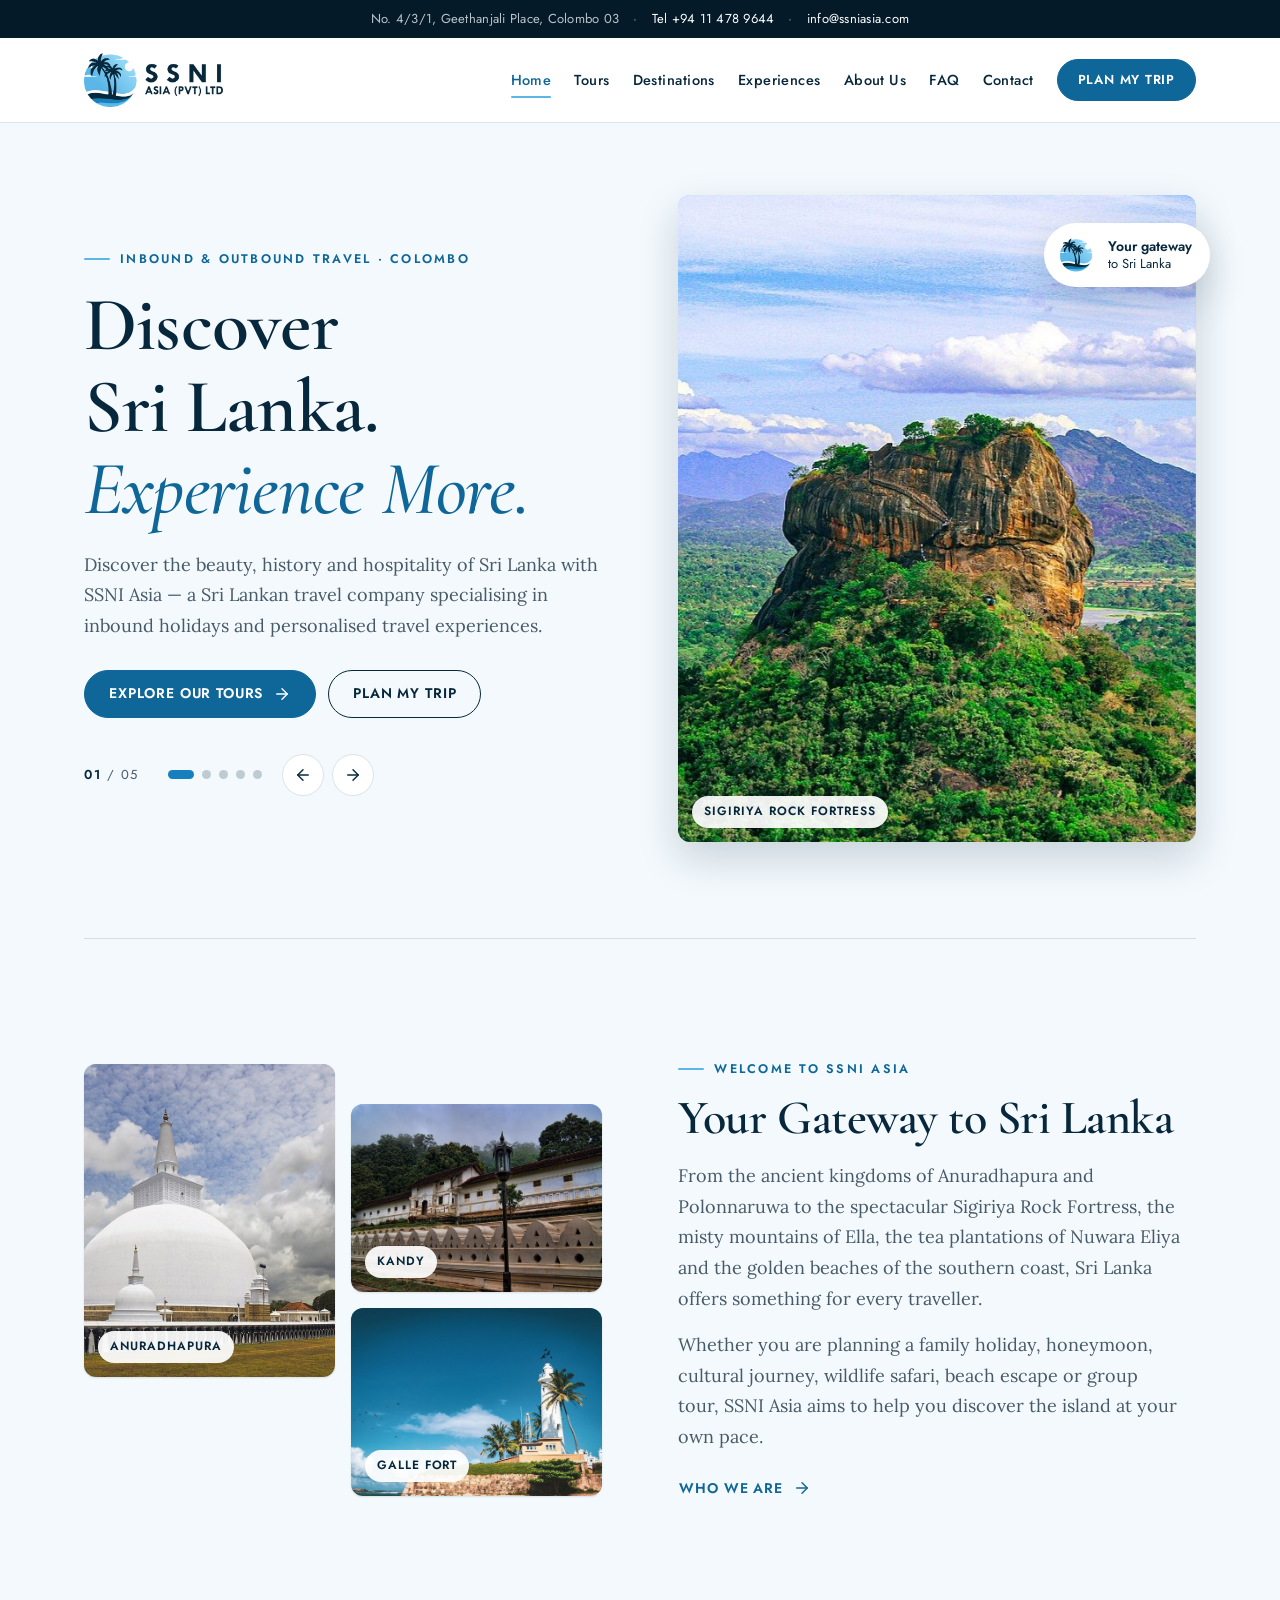
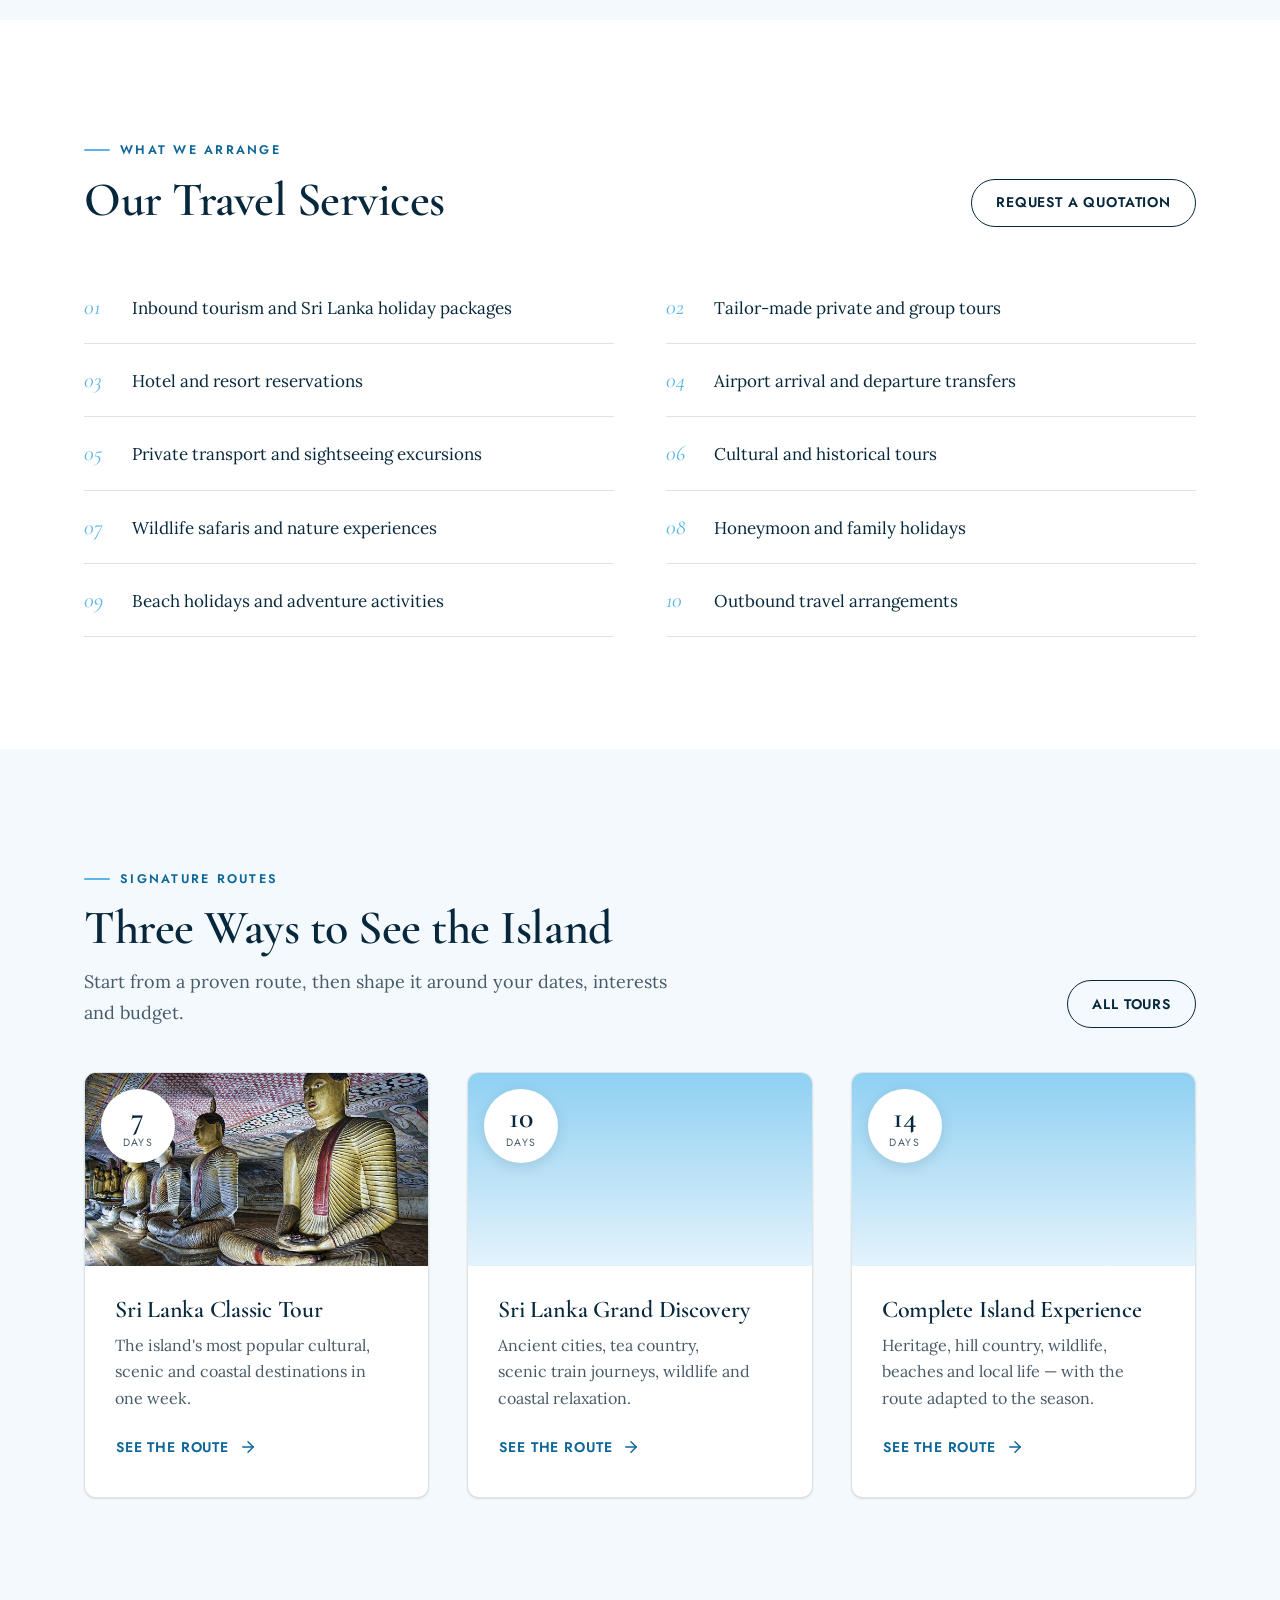
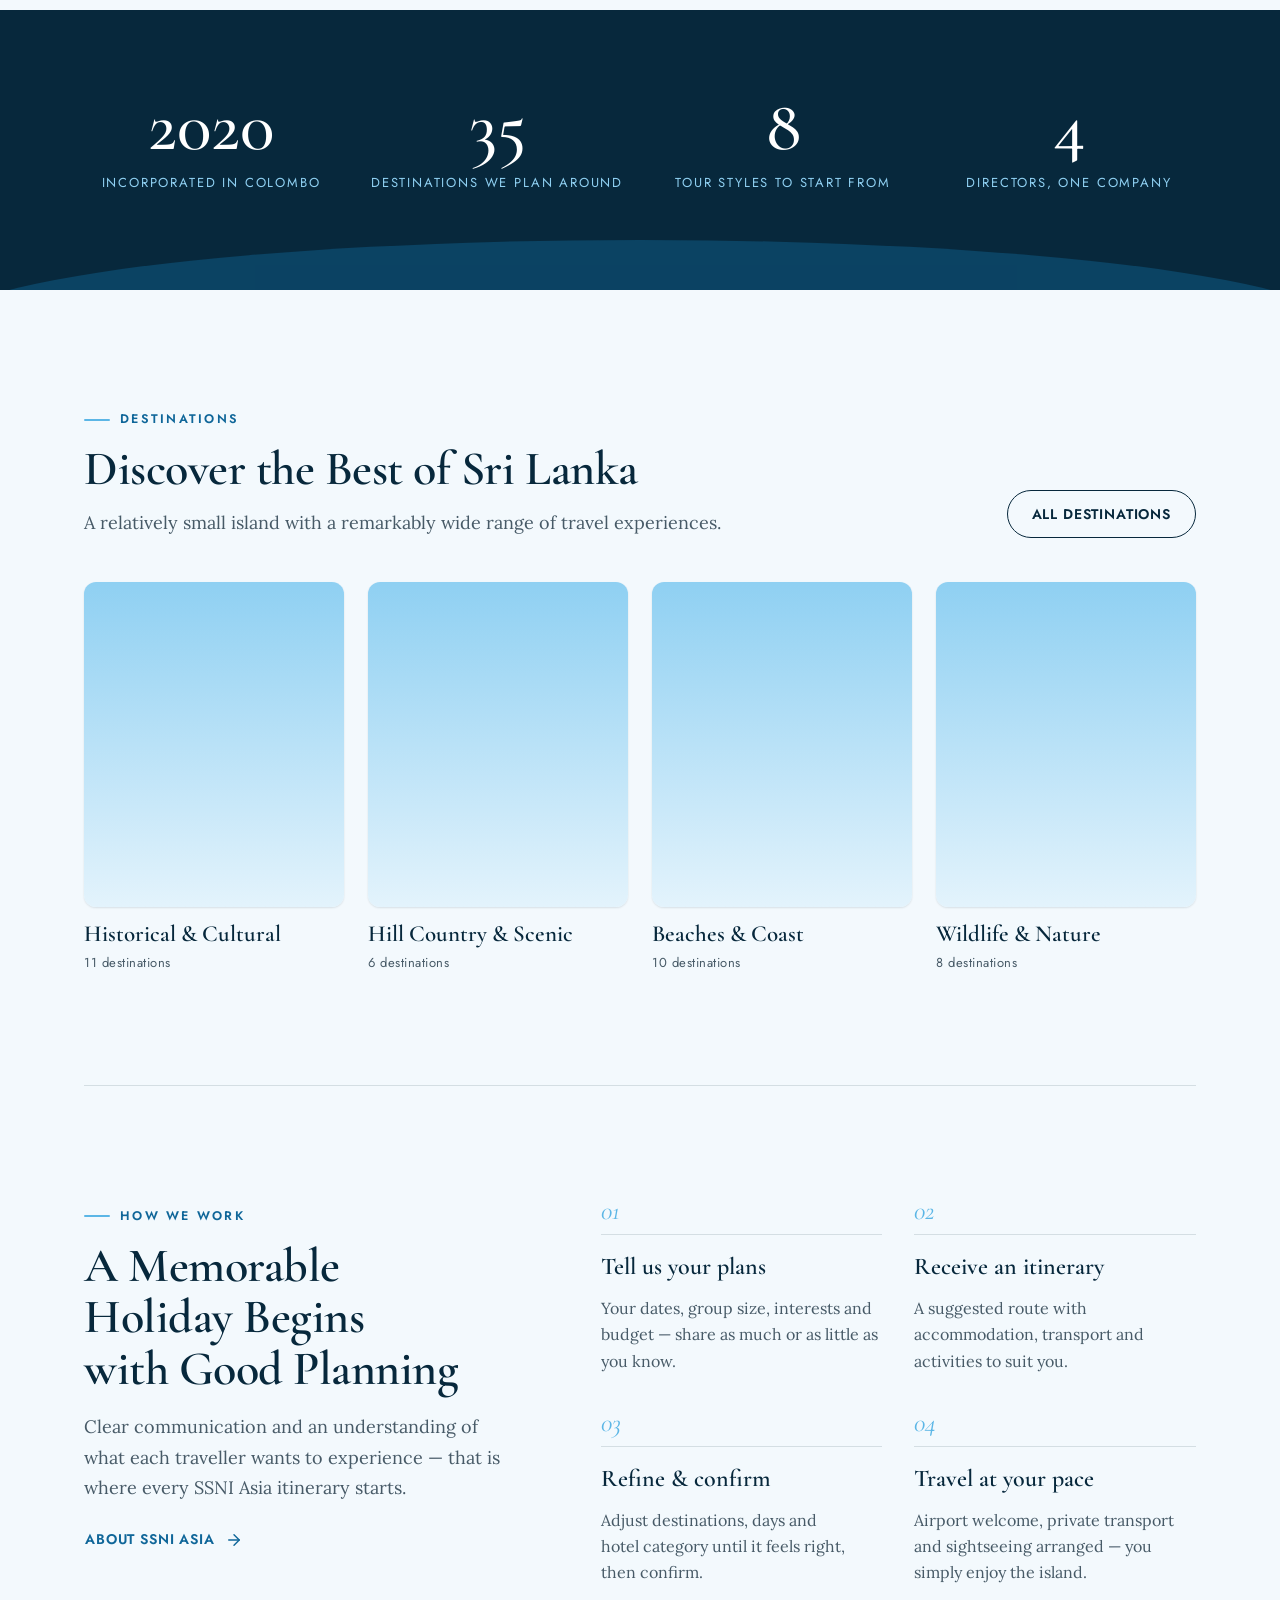
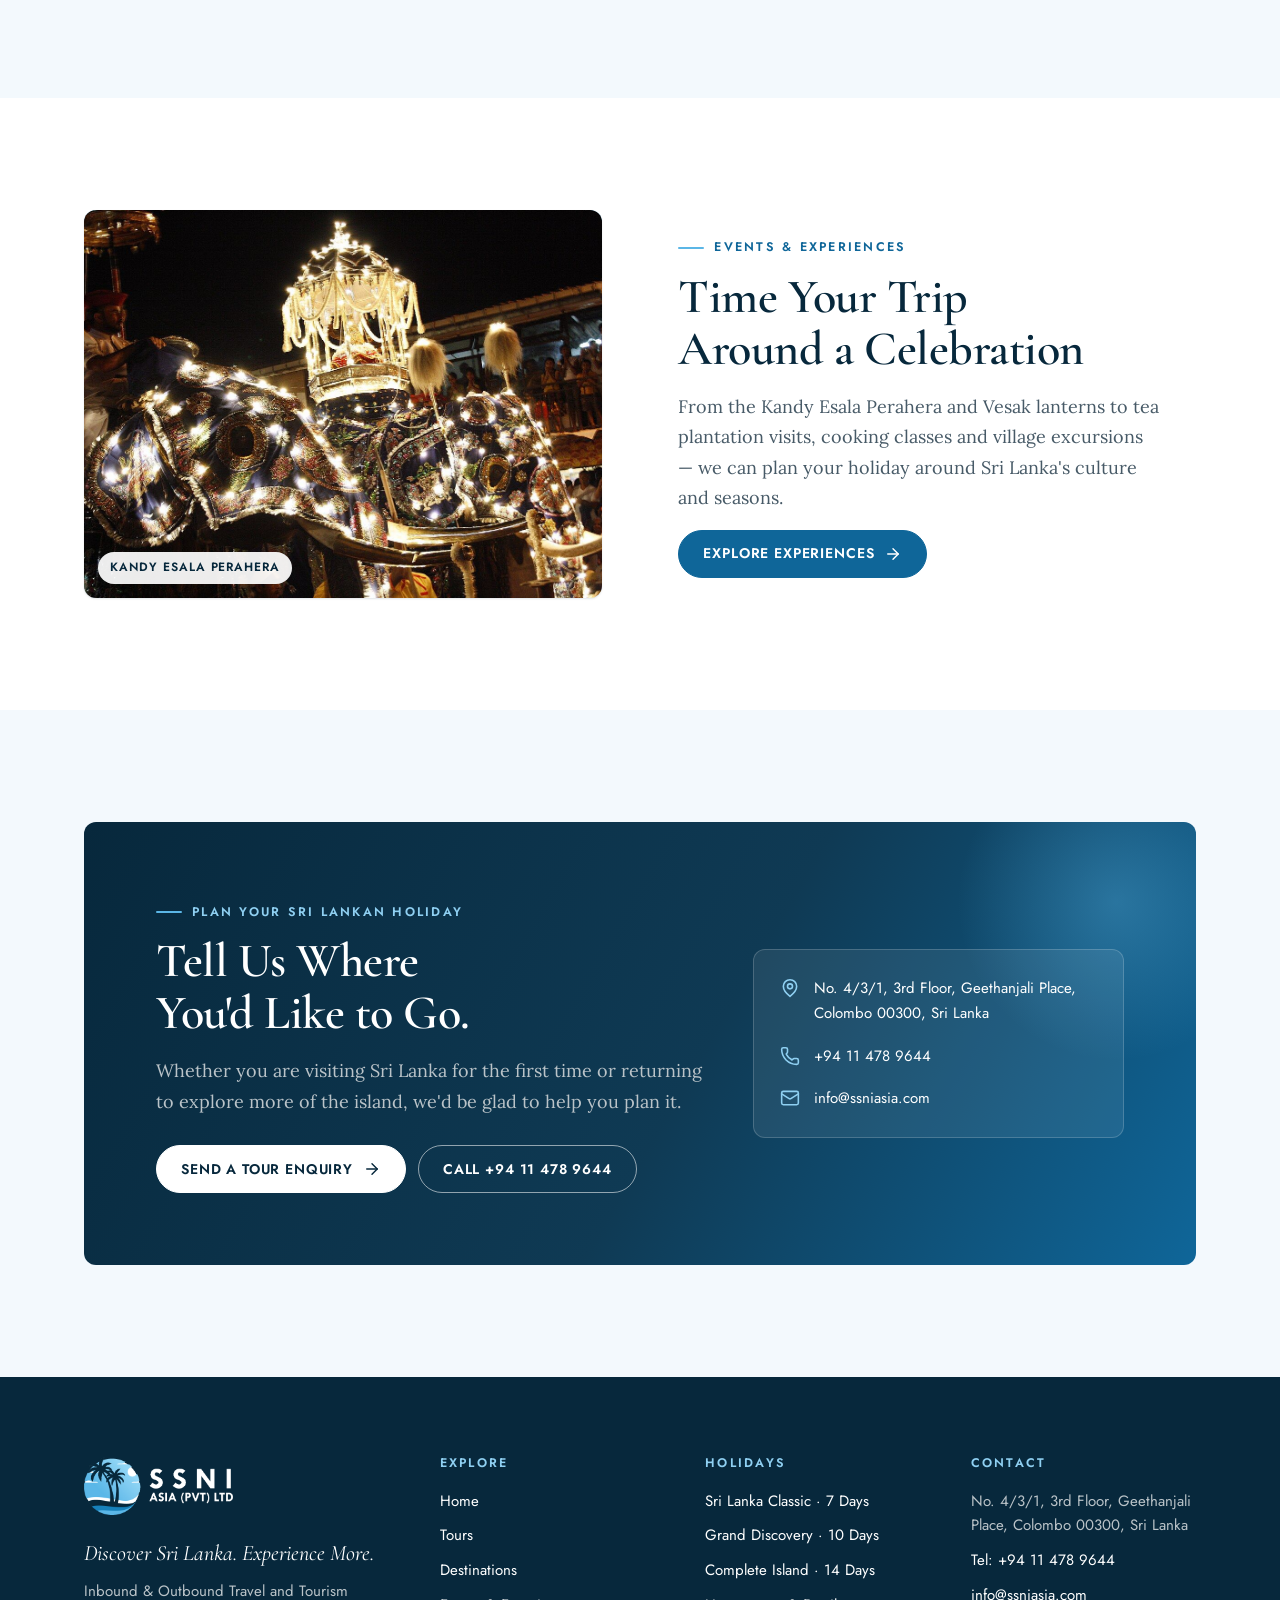
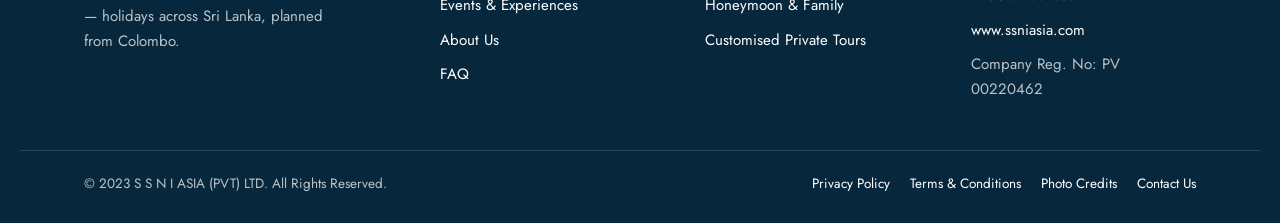
==== commit 549e7433: "Add destination photos, photo credits page and simplified enquiry form - Replace illustrated placeho" ====
--- a/index.html
+++ b/index.html
@@ -32,20 +32,6 @@
 </head>
 <body>
 <svg xmlns="http://www.w3.org/2000/svg" style="position:absolute;width:0;height:0;overflow:hidden" aria-hidden="true" focusable="false">
-<symbol id="scene-rock" viewBox="0 0 400 300"><circle cx="300" cy="86" r="24" fill="var(--s-sun)"/> <path fill="var(--s-far)" d="M0 214 Q60 196 120 208 T240 202 T400 210 V300 H0Z"/> <path fill="var(--s-mid)" d="M132 236 C138 206 146 176 156 154 C162 140 172 132 196 130 C224 128 242 132 250 144 C260 164 270 200 282 236Z"/> <path fill="var(--s-line)" d="M162 148 C190 140 226 140 248 148 L249 153 C226 146 190 146 161 153Z"/> <path fill="var(--s-near)" d="M0 242 Q14.3 229.8 28.6 242.3 Q42.9 227.9 57.1 242.6 Q71.4 224.2 85.7 239.4 Q100.0 233.0 114.3 244.0 Q128.6 229.5 142.9 240.4 Q157.1 218.9 171.4 241.8 Q185.7 221.2 200.0 241.9 Q214.3 224.0 228.6 239.9 Q242.9 224.1 257.1 244.2 Q271.4 225.7 285.7 243.4 Q300.0 223.5 314.3 239.4 Q328.6 222.3 342.9 242.5 Q357.1 228.9 371.4 239.2 Q385.7 220.7 400.0 241.8 V300 H0Z"/></symbol>
-<symbol id="scene-stupa" viewBox="0 0 400 300"><circle cx="96" cy="84" r="20" fill="var(--s-sun)"/> <path fill="var(--s-far)" d="M0 222 Q100 208 200 216 T400 214 V300 H0Z"/> <path fill="var(--s-sun)" d="M138 238 C138 178 262 178 262 238Z"/> <rect x="187" y="168" width="26" height="14" fill="var(--s-sun)"/> <path fill="var(--s-sun)" d="M193 168 L200 108 L207 168Z"/> <path fill="var(--s-mid)" d="M150 222 C170 214 230 214 250 222 L252 226 C230 219 170 219 148 226Z" opacity=".35"/> <rect x="112" y="236" width="176" height="12" fill="var(--s-mid)"/> <rect x="96" y="246" width="208" height="10" fill="var(--s-mid)"/> <path fill="var(--s-near)" d="M0 254 H400 V300 H0Z"/> <path fill="var(--s-near)" d="M40 254 V214 Q40 204 48 204 Q56 204 56 214 V254Z M344 254 V214 Q344 204 352 204 Q360 204 360 214 V254Z"/></symbol>
-<symbol id="scene-hills" viewBox="0 0 400 300"><circle cx="312" cy="78" r="22" fill="var(--s-sun)"/> <path fill="var(--s-far)" d="M0 168 Q90 116 190 150 T400 132 V300 H0Z"/> <path fill="var(--s-mid)" d="M0 206 Q120 156 240 196 T400 184 V300 H0Z"/> <g fill="none" stroke="var(--s-line)" stroke-width="3" stroke-linecap="round"> <path d="M30 214 Q130 176 230 206"/><path d="M50 230 Q150 194 250 222"/><path d="M70 246 Q170 212 270 238"/> <path d="M262 206 Q330 190 392 196"/><path d="M282 222 Q340 208 396 212"/></g> <path fill="var(--s-near)" d="M0 254 Q150 214 300 248 T400 240 V300 H0Z"/></symbol>
-<symbol id="scene-bridge" viewBox="0 0 400 300"><circle cx="80" cy="74" r="20" fill="var(--s-sun)"/> <path fill="var(--s-far)" d="M0 150 Q100 110 200 140 T400 120 V300 H0Z"/> <path fill="var(--s-mid)" fill-rule="evenodd" d="M70 168 H330 V262 H70Z M75.2 262 V190 A9.2 9.2 0 0 1 93.7 190 V262Z M104.1 262 V190 A9.2 9.2 0 0 1 122.6 190 V262Z M133.0 262 V190 A9.2 9.2 0 0 1 151.5 190 V262Z M161.9 262 V190 A9.2 9.2 0 0 1 180.4 190 V262Z M190.8 262 V190 A9.2 9.2 0 0 1 209.2 190 V262Z M219.6 262 V190 A9.2 9.2 0 0 1 238.1 190 V262Z M248.5 262 V190 A9.2 9.2 0 0 1 267.0 190 V262Z M277.4 262 V190 A9.2 9.2 0 0 1 295.9 190 V262Z M306.3 262 V190 A9.2 9.2 0 0 1 324.8 190 V262Z"/> <rect x="64" y="160" width="272" height="9" fill="var(--s-near)"/> <rect x="150" y="146" width="70" height="14" rx="3" fill="var(--s-near)"/> <rect x="224" y="148" width="44" height="12" rx="3" fill="var(--s-near)"/> <path fill="var(--s-near)" d="M0 170 Q50 158 80 172 L84 300 H0Z M400 168 Q350 156 320 172 L316 300 H400Z"/> <path fill="var(--s-near)" d="M0 268 Q16.7 256.4 33.3 267.2 Q50.0 259.9 66.7 270.2 Q83.3 261.3 100.0 268.0 Q116.7 251.7 133.3 265.5 Q150.0 255.4 166.7 268.7 Q183.3 261.0 200.0 267.3 Q216.7 253.8 233.3 267.7 Q250.0 253.6 266.7 265.9 Q283.3 258.8 300.0 265.7 Q316.7 255.9 333.3 270.5 Q350.0 255.0 366.7 269.6 Q383.3 257.3 400.0 269.5 V300 H0Z"/></symbol>
-<symbol id="scene-coast" viewBox="0 0 400 300"><circle cx="104" cy="92" r="26" fill="var(--s-sun)"/> <rect x="0" y="196" width="400" height="104" fill="var(--s-sea)"/> <g fill="none" stroke="var(--s-line)" stroke-width="3" stroke-linecap="round"> <path d="M30 212 H90"/><path d="M130 222 H210"/><path d="M60 236 H120"/><path d="M240 210 H290"/></g> <path fill="var(--s-sand)" d="M0 262 Q200 228 400 252 V300 H0Z"/> <path fill="var(--s-near)" d="M300 262 C296 222 290 182 277 142 L283 140 C298 180 305 222 309 262Z"/><path fill="var(--s-near)" d="M280 140 C262 122 236 120 218 132 C240 128 258 132 280 147ZM280 140 C268 116 250 104 232 106 C252 112 266 124 278 147ZM280 140 C286 116 304 104 322 106 C304 114 292 126 284 147ZM280 140 C300 124 326 124 342 138 C320 132 302 136 284 149ZM280 141 C266 141 246 151 236 169 C252 155 266 151 282 147ZM280 141 C296 143 314 155 322 173 C308 159 296 153 280 149Z"/></symbol>
-<symbol id="scene-wildlife" viewBox="0 0 400 300"><circle cx="304" cy="96" r="30" fill="var(--s-sun)"/> <path fill="var(--s-far)" d="M0 222 Q120 208 220 218 T400 212 V300 H0Z"/> <path fill="var(--s-mid)" d="M88 252 L92 200 L78 186 L82 183 L95 195 L99 178 L104 178 L102 199 L116 187 L119 190 L104 206 L100 252Z"/> <ellipse cx="98" cy="178" rx="48" ry="11" fill="var(--s-mid)"/> <path fill="var(--s-near)" d="M142 252 V228 C137 214 140 198 152 190 C165 182 190 180 206 186 C218 178 236 182 240 196 C244 208 242 222 246 236 C248 244 252 248 257 248 L255 253 C246 253 240 247 238 239 L236 227 C232 229 228 229 226 227 L226 252 H214 V232 H198 V252 H186 V232 C176 234 166 234 160 232 V252 H148Z"/> <path fill="var(--s-near)" d="M0 250 H400 V300 H0Z"/></symbol>
-<symbol id="scene-fort" viewBox="0 0 400 300"><circle cx="96" cy="88" r="22" fill="var(--s-sun)"/> <rect x="0" y="206" width="400" height="94" fill="var(--s-sea)"/> <g fill="none" stroke="var(--s-line)" stroke-width="3" stroke-linecap="round"><path d="M24 222 H84"/><path d="M110 236 H170"/><path d="M320 218 H376"/></g> <path fill="var(--s-sun)" d="M230 232 L237 140 L263 140 L270 232Z"/> <rect x="235" y="124" width="30" height="16" fill="var(--s-near)"/> <path fill="var(--s-near)" d="M233 125 Q250 106 267 125Z"/> <rect x="230" y="138" width="40" height="4" fill="var(--s-near)"/> <path fill="var(--s-near)" d="M0 244 L60 232 L340 232 L400 242 V300 H0Z"/> <path fill="var(--s-mid)" d="M300 232 V212 Q300 200 312 200 Q324 200 324 212 V232Z"/></symbol>
-<symbol id="scene-forest" viewBox="0 0 400 300"><path fill="var(--s-far)" d="M0 176 Q22.2 157.8 44.4 177.1 Q66.7 146.8 88.9 175.9 Q111.1 156.6 133.3 177.8 Q155.6 142.8 177.8 176.1 Q200.0 149.9 222.2 174.4 Q244.4 161.6 266.7 175.2 Q288.9 148.0 311.1 173.4 Q333.3 143.1 355.6 174.4 Q377.8 156.3 400.0 173.3 V300 H0Z"/> <rect x="0" y="186" width="400" height="10" fill="var(--s-line)"/> <path fill="var(--s-mid)" d="M0 216 Q25.0 182.7 50.0 217.5 Q75.0 178.0 100.0 218.7 Q125.0 179.5 150.0 218.5 Q175.0 198.7 200.0 215.8 Q225.0 174.0 250.0 216.9 Q275.0 175.2 300.0 213.7 Q325.0 186.8 350.0 214.5 Q375.0 184.8 400.0 216.4 V300 H0Z"/> <rect x="0" y="226" width="400" height="8" fill="var(--s-line)"/> <path fill="var(--s-near)" d="M0 254 Q28.6 225.3 57.1 254.4 Q85.7 212.5 114.3 253.8 Q142.9 223.8 171.4 254.5 Q200.0 232.5 228.6 254.1 Q257.1 220.5 285.7 255.8 Q314.3 235.0 342.9 252.8 Q371.4 235.1 400.0 255.9 V300 H0Z"/></symbol>
-<symbol id="scene-temple" viewBox="0 0 400 300"><path fill="var(--s-far)" d="M0 176 Q100 136 200 166 T400 150 V300 H0Z"/> <rect x="142" y="196" width="116" height="42" fill="var(--s-mid)"/> <path fill="var(--s-near)" d="M126 200 L150 176 L250 176 L274 200Z"/> <rect x="170" y="158" width="60" height="20" fill="var(--s-mid)"/> <path fill="var(--s-near)" d="M158 162 L178 140 L222 140 L242 162Z"/> <path fill="var(--s-near)" d="M197 140 L200 122 L203 140Z"/> <rect x="0" y="236" width="400" height="64" fill="var(--s-sea)"/> <g fill="none" stroke="var(--s-line)" stroke-width="3" stroke-linecap="round"><path d="M150 252 H250"/><path d="M170 266 H230"/><path d="M30 258 H90"/><path d="M310 262 H370"/></g></symbol>
-<symbol id="scene-surf" viewBox="0 0 400 300"><circle cx="318" cy="80" r="22" fill="var(--s-sun)"/> <rect x="0" y="216" width="400" height="84" fill="var(--s-far)"/> <path fill="var(--s-mid)" d="M0 236 C80 236 140 206 178 164 C206 132 258 120 290 142 C312 158 306 184 286 186 C300 170 290 154 272 158 C238 166 228 216 302 238 L400 238 V300 H0Z"/> <g fill="none" stroke="var(--s-line)" stroke-width="3" stroke-linecap="round"><path d="M196 168 C220 144 256 136 280 150"/><path d="M40 260 H120"/><path d="M220 262 H330"/></g> <path fill="var(--s-near)" d="M0 278 Q200 262 400 276 V300 H0Z"/></symbol>
-<symbol id="scene-lantern" viewBox="0 0 400 300"><g fill="none" stroke="var(--s-line)" stroke-width="2"><path d="M0 40 Q100 80 200 50 T400 44"/></g> <g fill="var(--s-sun)"> <path d="M100 72 L120 104 L100 136 L80 104Z"/><path d="M200 54 L224 92 L200 130 L176 92Z"/><path d="M310 58 L328 88 L310 118 L292 88Z"/></g> <g fill="var(--s-mid)" opacity=".55"><path d="M100 88 L110 104 L100 120 L90 104Z"/><path d="M200 72 L212 92 L200 112 L188 92Z"/><path d="M310 72 L319 88 L310 104 L301 88Z"/></g> <g stroke="var(--s-sun)" stroke-width="2" stroke-linecap="round"><path d="M94 138 V160 M100 138 V166 M106 138 V160 M194 132 V158 M200 132 V164 M206 132 V158 M304 120 V142 M310 120 V148 M316 120 V142"/></g> <path fill="var(--s-near)" d="M0 248 H40 V222 H70 V236 H96 V206 H128 V240 H164 V226 H210 V212 H236 V232 H270 V218 H306 V238 H340 V214 H370 V244 H400 V300 H0Z"/></symbol>
-<symbol id="scene-peak" viewBox="0 0 400 300"><circle cx="96" cy="90" r="20" fill="var(--s-sun)"/> <path fill="var(--s-far)" d="M0 212 Q80 172 150 196 L400 186 V300 H0Z"/> <path fill="var(--s-mid)" d="M86 262 L194 96 C198 90 204 90 208 96 L320 262Z"/> <rect x="194" y="86" width="14" height="10" fill="var(--s-near)"/> <path fill="none" stroke="var(--s-sun)" stroke-width="2.5" stroke-dasharray="2 6" stroke-linecap="round" d="M150 250 L230 220 L170 190 L222 160 L190 130 L201 98"/> <path fill="var(--s-near)" d="M0 262 Q16.7 249.2 33.3 262.8 Q50.0 246.6 66.7 260.7 Q83.3 248.4 100.0 264.3 Q116.7 245.6 133.3 260.1 Q150.0 248.4 166.7 262.7 Q183.3 250.0 200.0 264.8 Q216.7 249.7 233.3 261.7 Q250.0 245.2 266.7 262.8 Q283.3 252.1 300.0 260.9 Q316.7 250.0 333.3 259.3 Q350.0 248.8 366.7 263.4 Q383.3 250.8 400.0 264.1 V300 H0Z"/></symbol>
-<symbol id="scene-village" viewBox="0 0 400 300"><circle cx="100" cy="86" r="22" fill="var(--s-sun)"/> <path fill="var(--s-far)" d="M0 220 Q120 204 240 214 T400 206 V300 H0Z"/> <rect x="104" y="218" width="64" height="34" fill="var(--s-mid)"/> <path fill="var(--s-near)" d="M94 222 L136 190 L178 222Z"/> <rect x="128" y="232" width="14" height="20" fill="var(--s-near)"/> <rect x="186" y="226" width="48" height="26" fill="var(--s-mid)"/> <path fill="var(--s-near)" d="M178 230 L210 204 L242 230Z"/> <g transform="translate(14 -10)"><path fill="var(--s-near)" d="M300 262 C296 222 290 182 277 142 L283 140 C298 180 305 222 309 262Z"/><path fill="var(--s-near)" d="M280 140 C262 122 236 120 218 132 C240 128 258 132 280 147ZM280 140 C268 116 250 104 232 106 C252 112 266 124 278 147ZM280 140 C286 116 304 104 322 106 C304 114 292 126 284 147ZM280 140 C300 124 326 124 342 138 C320 132 302 136 284 149ZM280 141 C266 141 246 151 236 169 C252 155 266 151 282 147ZM280 141 C296 143 314 155 322 173 C308 159 296 153 280 149Z"/></g> <path fill="var(--s-near)" d="M0 252 H400 V300 H0Z"/></symbol>
-<symbol id="scene-wetland" viewBox="0 0 400 300"><circle cx="300" cy="92" r="24" fill="var(--s-sun)"/> <path fill="var(--s-far)" d="M0 206 Q100 196 200 202 T400 198 V300 H0Z"/> <rect x="0" y="222" width="400" height="78" fill="var(--s-sea)"/> <g fill="none" stroke="var(--s-line)" stroke-width="3" stroke-linecap="round"><path d="M60 240 H150"/><path d="M220 252 H330"/><path d="M110 270 H190"/></g> <g fill="none" stroke="var(--s-near)" stroke-width="3" stroke-linecap="round"><path d="M90 110 q8 -8 16 0 q8 -8 16 0"/><path d="M140 86 q6 -6 12 0 q6 -6 12 0"/><path d="M190 120 q7 -7 14 0 q7 -7 14 0"/></g> <g stroke="var(--s-near)" stroke-width="3" stroke-linecap="round"><path d="M20 300 V238 M30 300 V226 M40 300 V244 M360 300 V232 M370 300 V220 M380 300 V240"/></g> <path fill="var(--s-near)" d="M244 222 V196 M244 196 C244 184 256 182 258 192 L268 194 L258 198 C256 212 250 216 244 222Z M240 222 L236 246 M248 222 L250 246" stroke="var(--s-near)" stroke-width="2.5"/></symbol>
 <symbol id="i-arrow-right" viewBox="0 0 24 24" fill="none" stroke="currentColor" stroke-width="1.9" stroke-linecap="round" stroke-linejoin="round"><path d="M5 12h14"/><path d="m12 5 7 7-7 7"/></symbol>
 <symbol id="i-arrow-left" viewBox="0 0 24 24" fill="none" stroke="currentColor" stroke-width="1.9" stroke-linecap="round" stroke-linejoin="round"><path d="M19 12H5"/><path d="m12 19-7-7 7-7"/></symbol>
 <symbol id="i-phone" viewBox="0 0 24 24" fill="none" stroke="currentColor" stroke-width="1.9" stroke-linecap="round" stroke-linejoin="round"><path d="M13.832 16.568a1 1 0 0 0 1.213-.303l.355-.465A2 2 0 0 1 17 15h3a2 2 0 0 1 2 2v3a2 2 0 0 1-2 2A18 18 0 0 1 2 4a2 2 0 0 1 2-2h3a2 2 0 0 1 2 2v3a2 2 0 0 1-.598 1.5l-.466.355a1 1 0 0 0-.302 1.214 14.9 14.9 0 0 0 6.196 6.196z"/></symbol>
@@ -125,11 +111,11 @@
     </div>
     <div class="hero__carousel">
       <div class="hero__slides">
-        <figure class="plate scene--dawn ar-4-5 is-active"><svg viewBox="0 0 400 300" preserveAspectRatio="xMidYMax meet" role="img" aria-label="Illustration: Sigiriya Rock Fortress"><use href="#scene-rock"/></svg><figcaption class="plate__tag">Sigiriya Rock Fortress</figcaption></figure>
-        <figure class="plate scene--mist ar-4-5"><svg viewBox="0 0 400 300" preserveAspectRatio="xMidYMax meet" role="img" aria-label="Illustration: Ella · Nine Arch Bridge"><use href="#scene-bridge"/></svg><figcaption class="plate__tag">Ella · Nine Arch Bridge</figcaption></figure>
-        <figure class="plate scene--day ar-4-5"><svg viewBox="0 0 400 300" preserveAspectRatio="xMidYMax meet" role="img" aria-label="Illustration: Nuwara Eliya · Tea Country"><use href="#scene-hills"/></svg><figcaption class="plate__tag">Nuwara Eliya · Tea Country</figcaption></figure>
-        <figure class="plate scene--day ar-4-5"><svg viewBox="0 0 400 300" preserveAspectRatio="xMidYMax meet" role="img" aria-label="Illustration: The Southern Coast"><use href="#scene-coast"/></svg><figcaption class="plate__tag">The Southern Coast</figcaption></figure>
-        <figure class="plate scene--dusk ar-4-5"><svg viewBox="0 0 400 300" preserveAspectRatio="xMidYMax meet" role="img" aria-label="Illustration: Yala National Park"><use href="#scene-wildlife"/></svg><figcaption class="plate__tag">Yala National Park</figcaption></figure>
+        <figure class="plate ar-4-5 is-active"><img src="images/sigiriya.jpg" alt="Sigiriya Rock Fortress rising above the forest, with hills behind" width="1280" height="744" fetchpriority="high" decoding="async"><figcaption class="plate__tag">Sigiriya Rock Fortress</figcaption></figure>
+        <figure class="plate ar-4-5"><img src="images/ella.jpg" alt="A blue train crossing the Nine Arch Bridge in Ella" width="1280" height="960" decoding="async"><figcaption class="plate__tag">Ella · Nine Arch Bridge</figcaption></figure>
+        <figure class="plate ar-4-5"><img src="images/nuwara-eliya.jpg" alt="Terraced tea bushes covering a hillside near Nuwara Eliya" width="1280" height="854" decoding="async"><figcaption class="plate__tag">Nuwara Eliya · Tea Country</figcaption></figure>
+        <figure class="plate ar-4-5"><img src="images/mirissa.jpg" alt="Turquoise bay and rocky shore at Mirissa" width="1280" height="853" decoding="async"><figcaption class="plate__tag">The Southern Coast</figcaption></figure>
+        <figure class="plate ar-4-5"><img src="images/yala.jpg" alt="A family of elephants wading through water in Yala National Park" width="1280" height="854" decoding="async"><figcaption class="plate__tag">Yala National Park</figcaption></figure>
       </div>
       <div class="hero__badge"><img src="favicon.png" alt="" width="40" height="40"/><span><strong>Your gateway</strong>to Sri Lanka</span></div>
     </div>
@@ -148,10 +134,10 @@
     <a href="about.html" class="btn btn-ghost">Who we are <svg aria-hidden="true" focusable="false"><use href="#i-arrow-right"/></svg></a>
   </div>
   <div class="grid cols-2" style="gap:16px">
-    <figure class="plate scene--dawn ar-4-5"><svg viewBox="0 0 400 300" preserveAspectRatio="xMidYMax meet" role="img" aria-label="Illustration: Anuradhapura"><use href="#scene-stupa"/></svg><figcaption class="plate__tag">Anuradhapura</figcaption></figure>
+    <figure class="plate ar-4-5"><img src="images/anuradhapura.jpg" alt="The white Ruwanwelisaya stupa in Anuradhapura under a cloudy sky" width="1280" height="768" loading="lazy" decoding="async"><figcaption class="plate__tag">Anuradhapura</figcaption></figure>
     <div style="display:grid;gap:16px;margin-top:40px">
-      <figure class="plate scene--mist ar-4-3"><svg viewBox="0 0 400 300" preserveAspectRatio="xMidYMax slice" role="img" aria-label="Illustration: Kandy"><use href="#scene-temple"/></svg><figcaption class="plate__tag">Kandy</figcaption></figure>
-      <figure class="plate scene--day ar-4-3"><svg viewBox="0 0 400 300" preserveAspectRatio="xMidYMax slice" role="img" aria-label="Illustration: Galle Fort"><use href="#scene-fort"/></svg><figcaption class="plate__tag">Galle Fort</figcaption></figure>
+      <figure class="plate ar-4-3"><img src="images/kandy.jpg" alt="The Temple of the Sacred Tooth Relic in Kandy" width="1280" height="857" loading="lazy" decoding="async"><figcaption class="plate__tag">Kandy</figcaption></figure>
+      <figure class="plate ar-4-3"><img src="images/galle.jpg" alt="Galle Fort lighthouse among palm trees on the ramparts" width="1280" height="853" loading="lazy" decoding="async"><figcaption class="plate__tag">Galle Fort</figcaption></figure>
     </div>
   </div>
 </section>
@@ -193,7 +179,7 @@
   </div>
   <div class="grid cols-3 gap-lg">
     <article class="card route">
-      <div class="route__head"><figure class="plate scene--day ar-16-9"><svg viewBox="0 0 400 300" preserveAspectRatio="xMidYMax slice" aria-hidden="true"><use href="#scene-rock"/></svg></figure><div class="route__days"><div><strong>7</strong><span>Days</span></div></div></div>
+      <div class="route__head"><figure class="plate ar-16-9"><img src="images/dambulla.jpg" alt="Rows of painted Buddha statues inside the Dambulla cave temple" width="1280" height="929" loading="lazy" decoding="async"></figure><div class="route__days"><div><strong>7</strong><span>Days</span></div></div></div>
       <div class="route__body">
         <h3 class="card__title">Sri Lanka Classic Tour</h3>
         <p class="card__body">The island's most popular cultural, scenic and coastal destinations in one week.</p>
@@ -201,7 +187,7 @@
       </div>
     </article>
     <article class="card route">
-      <div class="route__head"><figure class="plate scene--mist ar-16-9"><svg viewBox="0 0 400 300" preserveAspectRatio="xMidYMax slice" aria-hidden="true"><use href="#scene-bridge"/></svg></figure><div class="route__days"><div><strong>10</strong><span>Days</span></div></div></div>
+      <div class="route__head"><figure class="plate ar-16-9"><img src="images/polonnaruwa.jpg" alt="Seated Buddha carved into the rock at Gal Vihara, Polonnaruwa" width="1280" height="848" loading="lazy" decoding="async"></figure><div class="route__days"><div><strong>10</strong><span>Days</span></div></div></div>
       <div class="route__body">
         <h3 class="card__title">Sri Lanka Grand Discovery</h3>
         <p class="card__body">Ancient cities, tea country, scenic train journeys, wildlife and coastal relaxation.</p>
@@ -209,7 +195,7 @@
       </div>
     </article>
     <article class="card route">
-      <div class="route__head"><figure class="plate scene--dusk ar-16-9"><svg viewBox="0 0 400 300" preserveAspectRatio="xMidYMax slice" aria-hidden="true"><use href="#scene-coast"/></svg></figure><div class="route__days"><div><strong>14</strong><span>Days</span></div></div></div>
+      <div class="route__head"><figure class="plate ar-16-9"><img src="images/stilt-fishing.jpg" alt="Stilt fishermen perched on poles in the surf on the south coast" width="1280" height="855" loading="lazy" decoding="async"></figure><div class="route__days"><div><strong>14</strong><span>Days</span></div></div></div>
       <div class="route__body">
         <h3 class="card__title">Complete Island Experience</h3>
         <p class="card__body">Heritage, hill country, wildlife, beaches and local life — with the route adapted to the season.</p>
@@ -240,10 +226,10 @@
     <a href="destinations.html" class="btn btn-secondary">All destinations</a>
   </div>
   <div class="grid cols-4">
-    <a href="destinations.html?category=heritage" class="tile"><figure class="plate scene--day ar-4-5"><svg viewBox="0 0 400 300" preserveAspectRatio="xMidYMax meet" aria-hidden="true"><use href="#scene-stupa"/></svg></figure><div class="tile__title">Historical &amp; Cultural</div><div class="tile__meta">11 destinations</div></a>
-    <a href="destinations.html?category=hills" class="tile"><figure class="plate scene--mist ar-4-5"><svg viewBox="0 0 400 300" preserveAspectRatio="xMidYMax meet" aria-hidden="true"><use href="#scene-hills"/></svg></figure><div class="tile__title">Hill Country &amp; Scenic</div><div class="tile__meta">6 destinations</div></a>
-    <a href="destinations.html?category=beaches" class="tile"><figure class="plate scene--day ar-4-5"><svg viewBox="0 0 400 300" preserveAspectRatio="xMidYMax meet" aria-hidden="true"><use href="#scene-surf"/></svg></figure><div class="tile__title">Beaches &amp; Coast</div><div class="tile__meta">10 destinations</div></a>
-    <a href="destinations.html?category=wildlife" class="tile"><figure class="plate scene--dawn ar-4-5"><svg viewBox="0 0 400 300" preserveAspectRatio="xMidYMax meet" aria-hidden="true"><use href="#scene-wildlife"/></svg></figure><div class="tile__title">Wildlife &amp; Nature</div><div class="tile__meta">8 destinations</div></a>
+    <a href="destinations.html?category=heritage" class="tile"><figure class="plate ar-4-5"><img src="images/mihintale.jpg" alt="The white Maha Seya stupa on the hill at Mihintale" width="1280" height="719" loading="lazy" decoding="async"></figure><div class="tile__title">Historical &amp; Cultural</div><div class="tile__meta">11 destinations</div></a>
+    <a href="destinations.html?category=hills" class="tile"><figure class="plate ar-4-5"><img src="images/horton-plains.jpg" alt="Golden grassland and a winding stream on Horton Plains" width="1280" height="831" loading="lazy" decoding="async"></figure><div class="tile__title">Hill Country &amp; Scenic</div><div class="tile__meta">6 destinations</div></a>
+    <a href="destinations.html?category=beaches" class="tile"><figure class="plate ar-4-5"><img src="images/unawatuna.jpg" alt="Palm-fringed curve of Unawatuna beach" width="1280" height="874" loading="lazy" decoding="async"></figure><div class="tile__title">Beaches &amp; Coast</div><div class="tile__meta">10 destinations</div></a>
+    <a href="destinations.html?category=wildlife" class="tile"><figure class="plate ar-4-5"><img src="images/minneriya.jpg" alt="A large herd of elephants grazing at Minneriya" width="1280" height="960" loading="lazy" decoding="async"></figure><div class="tile__title">Wildlife &amp; Nature</div><div class="tile__meta">8 destinations</div></a>
   </div>
 </section>
 
@@ -270,7 +256,7 @@
 <!-- Experiences teaser -->
 <section class="section section--alt">
   <div class="wrap split">
-    <figure class="plate scene--night ar-4-3"><svg viewBox="0 0 400 300" preserveAspectRatio="xMidYMax slice" role="img" aria-label="Illustration: Vesak lanterns"><use href="#scene-lantern"/></svg><figcaption class="plate__tag">Vesak lanterns</figcaption></figure>
+    <figure class="plate ar-4-3"><img src="images/perahera.jpg" alt="An elephant in illuminated ceremonial dress during the Kandy Esala Perahera" width="1280" height="853" loading="lazy" decoding="async"><figcaption class="plate__tag">Kandy Esala Perahera</figcaption></figure>
     <div>
       <span class="kicker">Events &amp; Experiences</span>
       <h2>Time Your Trip Around a Celebration</h2>
@@ -344,7 +330,7 @@
   </div>
   <div class="wrap footer-bottom">
     <span>© 2023 S S N I ASIA (PVT) LTD. All Rights Reserved.</span>
-    <span class="footer-bottom__links"><a href="privacy.html">Privacy Policy</a><a href="terms.html">Terms &amp; Conditions</a><a href="contact.html">Contact Us</a></span>
+    <span class="footer-bottom__links"><a href="privacy.html">Privacy Policy</a><a href="terms.html">Terms &amp; Conditions</a><a href="credits.html">Photo Credits</a><a href="contact.html">Contact Us</a></span>
   </div>
 </footer>
 <a class="fab" href="contact.html#enquiry" aria-label="Plan my trip — send a tour enquiry"><svg aria-hidden="true" focusable="false"><use href="#i-compass"/></svg><span>Plan My Trip</span></a>
--- a/assets/site.css
+++ b/assets/site.css
@@ -357,7 +357,7 @@
 }
 .hero__slides > .plate.is-active { opacity: 1; visibility: visible; transition: opacity 1s var(--ease), visibility 0s; }
 /* slow Ken-Burns drift on the active slide */
-.hero__slides > .plate.is-active > svg { animation: kenburns 9s ease-out both; }
+.hero__slides > .plate.is-active > img { animation: kenburns 9s ease-out both; }
 @keyframes kenburns { from { transform: scale(1.08) translateY(-1.5%); } to { transform: none; } }
 .hero__badge {
   position: absolute; right: -14px; top: 28px; z-index: 2;
@@ -402,7 +402,7 @@
 @keyframes rise { to { opacity: 1; transform: none; } }
 @media (prefers-reduced-motion: reduce) {
   .hero__slides > .plate, .hero__slides > .plate.is-active { transition: none; }
-  .hero__slides > .plate.is-active > svg { animation: none; }
+  .hero__slides > .plate.is-active > img { animation: none; }
   .js .hero__intro > * { opacity: 1; transform: none; animation: none; }
 }
 
@@ -831,3 +831,10 @@
   .split--form { grid-template-columns: minmax(0, 0.8fr) minmax(0, 1.2fr); }
   .split--aside { grid-template-columns: minmax(0, 1.5fr) minmax(0, 0.5fr); }
 }
+
+/* photo credits table */
+.credits-table { overflow-x: auto; }
+.credits-table table { width: 100%; border-collapse: collapse; font-family: var(--font-ui); font-size: 14px; }
+.credits-table th { text-align: left; font-size: 12px; letter-spacing: 0.12em; text-transform: uppercase; color: var(--color-text-muted); padding: 10px 12px; border-bottom: 1px solid var(--color-divider); }
+.credits-table td { padding: 10px 12px; border-bottom: 1px solid var(--color-divider); vertical-align: middle; }
+.credits-table img { width: 96px; height: 64px; object-fit: cover; border-radius: var(--radius-sm); }
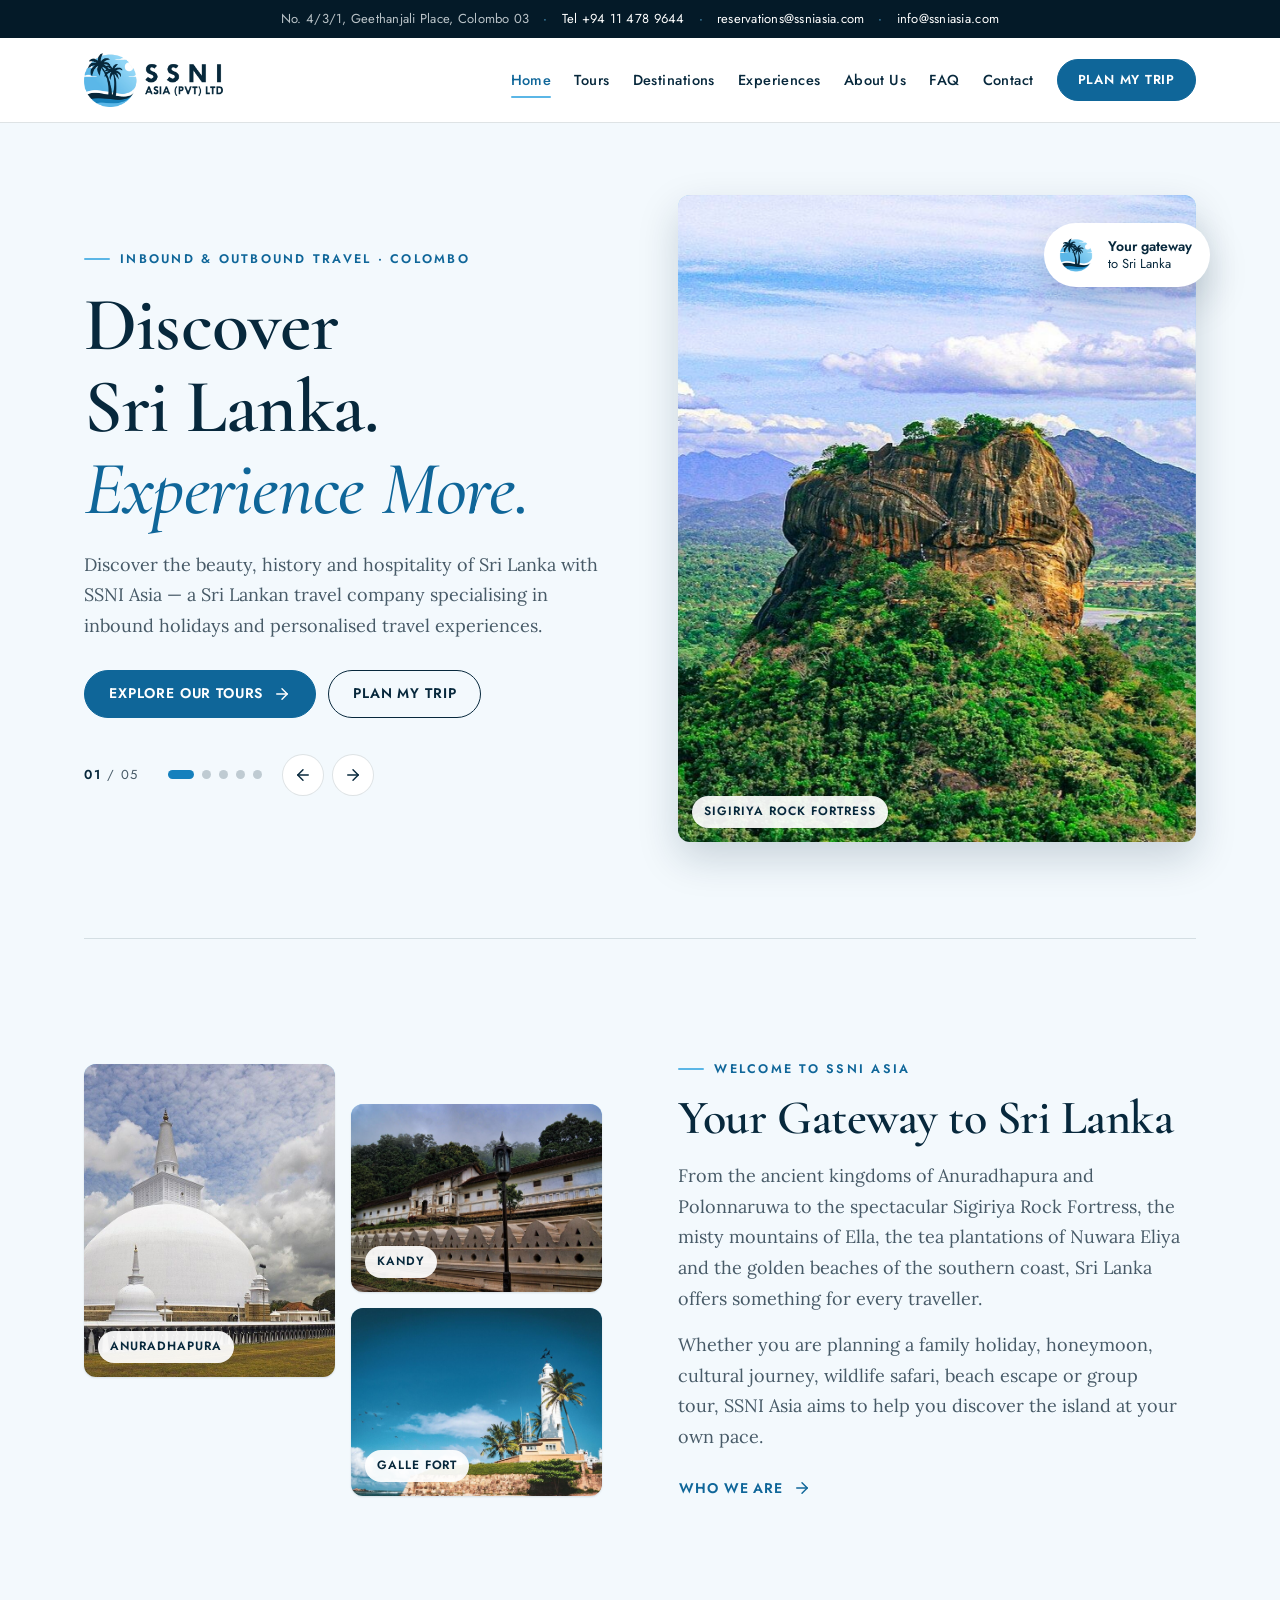
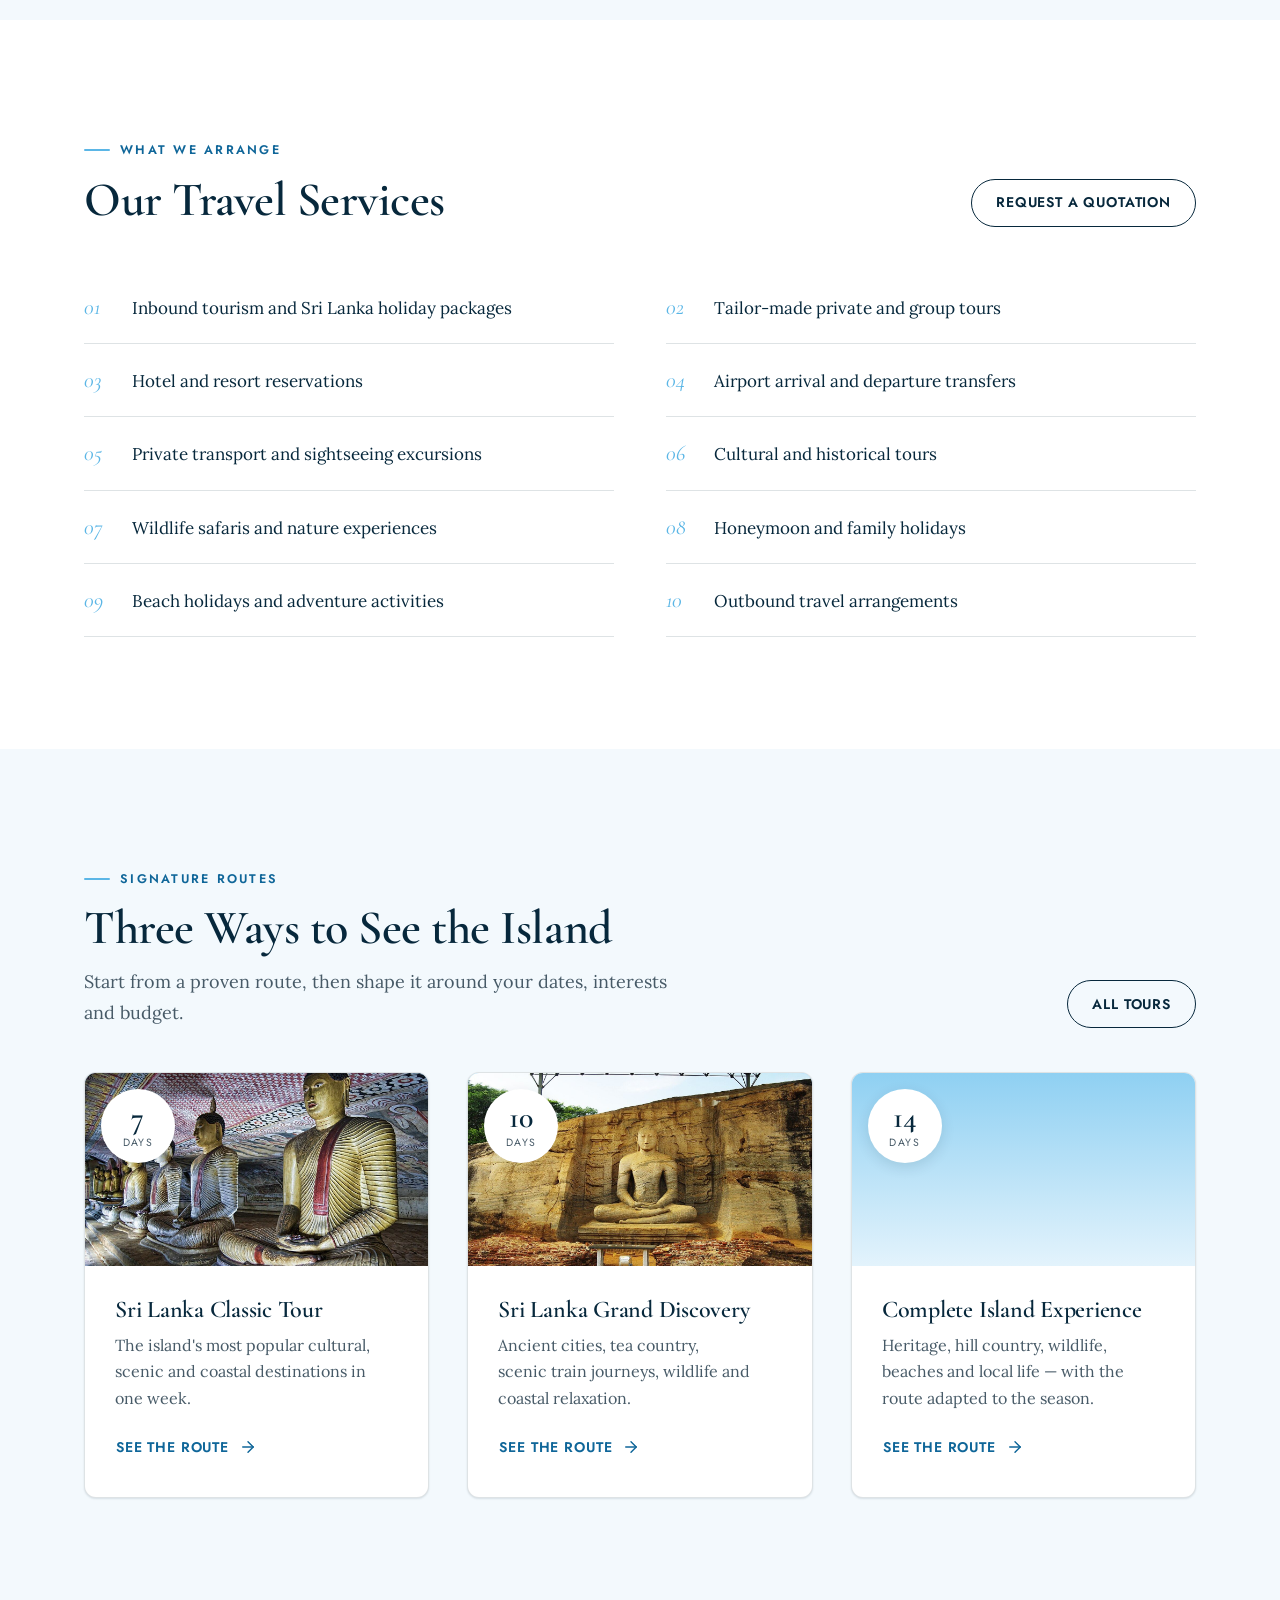
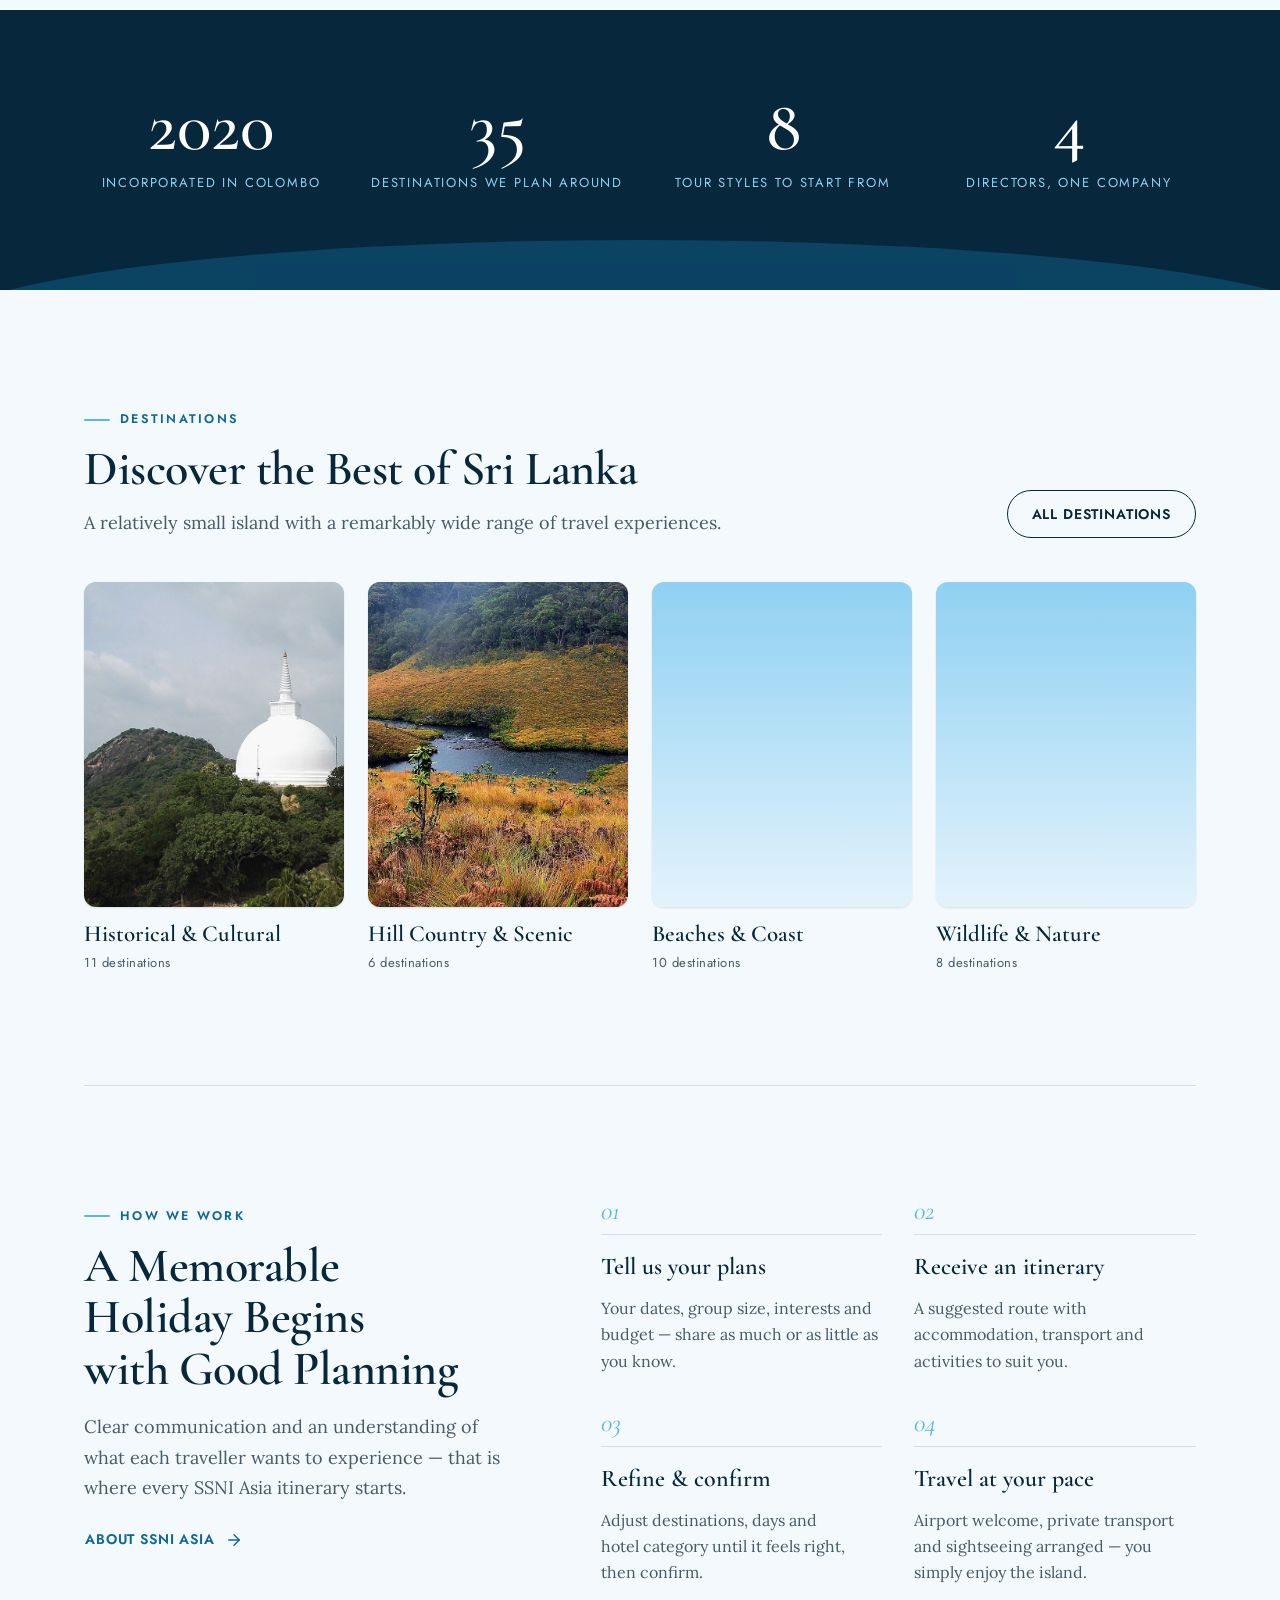
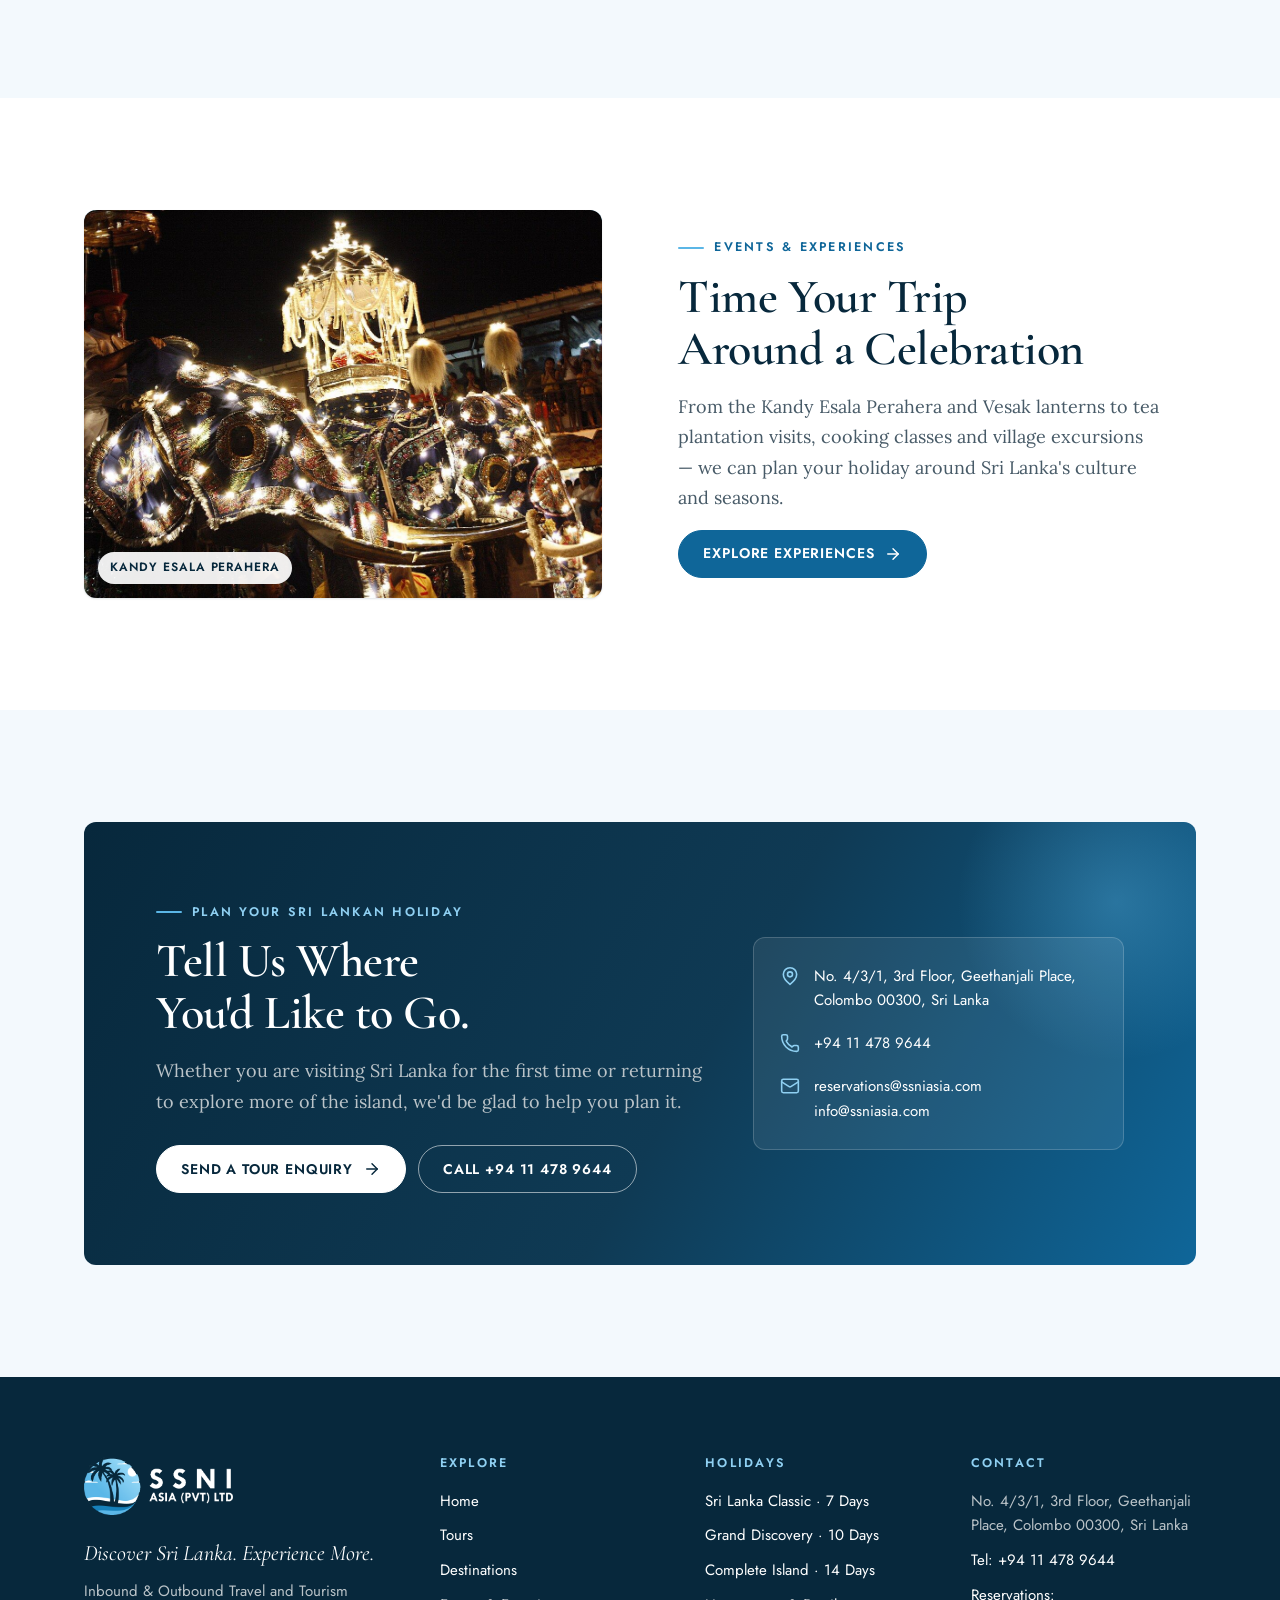
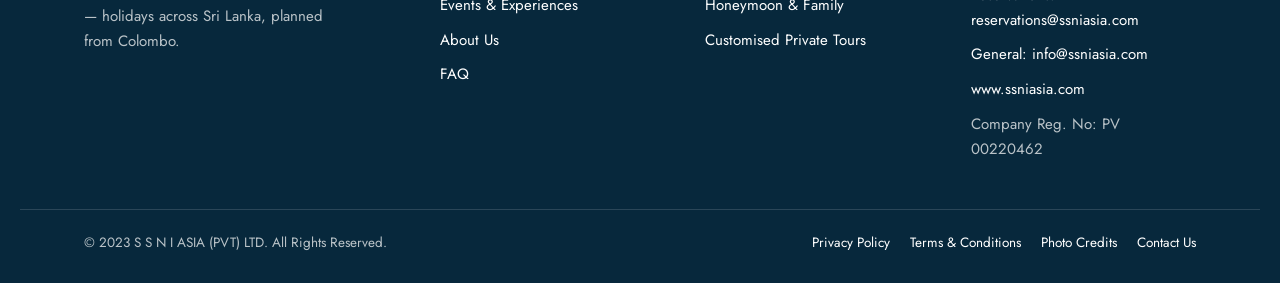
==== commit 57b44472: "new mail" ====
--- a/index.html
+++ b/index.html
@@ -60,7 +60,9 @@
     <span class="topbar__sep" aria-hidden="true">·</span>
     <a href="tel:+94114789644">Tel +94 11 478 9644</a>
     <span class="topbar__sep" aria-hidden="true">·</span>
-    <a href="mailto:info@ssniasia.com">info@ssniasia.com</a>
+    <a href="mailto:reservations@ssniasia.com">reservations@ssniasia.com</a>
+    <span class="topbar__sep topbar__extra" aria-hidden="true">·</span>
+    <a class="topbar__extra" href="mailto:info@ssniasia.com">info@ssniasia.com</a>
   </div>
 </div>
 
@@ -281,7 +283,7 @@
     <div class="info-card">
       <div><svg aria-hidden="true" focusable="false"><use href="#i-pin"/></svg><span>No. 4/3/1, 3rd Floor, Geethanjali Place, Colombo 00300, Sri Lanka</span></div>
       <div><svg aria-hidden="true" focusable="false"><use href="#i-phone"/></svg><span><a href="tel:+94114789644">+94 11 478 9644</a></span></div>
-      <div><svg aria-hidden="true" focusable="false"><use href="#i-mail"/></svg><span><a href="mailto:info@ssniasia.com">info@ssniasia.com</a></span></div>
+      <div><svg aria-hidden="true" focusable="false"><use href="#i-mail"/></svg><span><a href="mailto:reservations@ssniasia.com">reservations@ssniasia.com</a><br/><a href="mailto:info@ssniasia.com">info@ssniasia.com</a></span></div>
     </div>
   </div>
 </section>
@@ -322,7 +324,8 @@
       <ul>
         <li>No. 4/3/1, 3rd Floor, Geethanjali Place, Colombo 00300, Sri Lanka</li>
         <li><a href="tel:+94114789644">Tel: +94 11 478 9644</a></li>
-        <li><a href="mailto:info@ssniasia.com">info@ssniasia.com</a></li>
+        <li><a href="mailto:reservations@ssniasia.com">Reservations: reservations@ssniasia.com</a></li>
+        <li><a href="mailto:info@ssniasia.com">General: info@ssniasia.com</a></li>
         <li><a href="https://www.ssniasia.com/">www.ssniasia.com</a></li>
         <li>Company Reg. No: PV 00220462</li>
       </ul>
--- a/assets/site.css
+++ b/assets/site.css
@@ -232,7 +232,7 @@
 .topbar a { color: var(--color-on-band); text-decoration: none; }
 .topbar a:hover { color: var(--color-sky-300); }
 .topbar__sep { color: var(--color-sky); }
-@media (max-width: 720px) { .topbar__addr, .topbar__addr + .topbar__sep { display: none; } }
+@media (max-width: 720px) { .topbar__addr, .topbar__addr + .topbar__sep, .topbar__extra { display: none; } }
 
 .site-nav {
   position: sticky; top: 0; z-index: 100;
